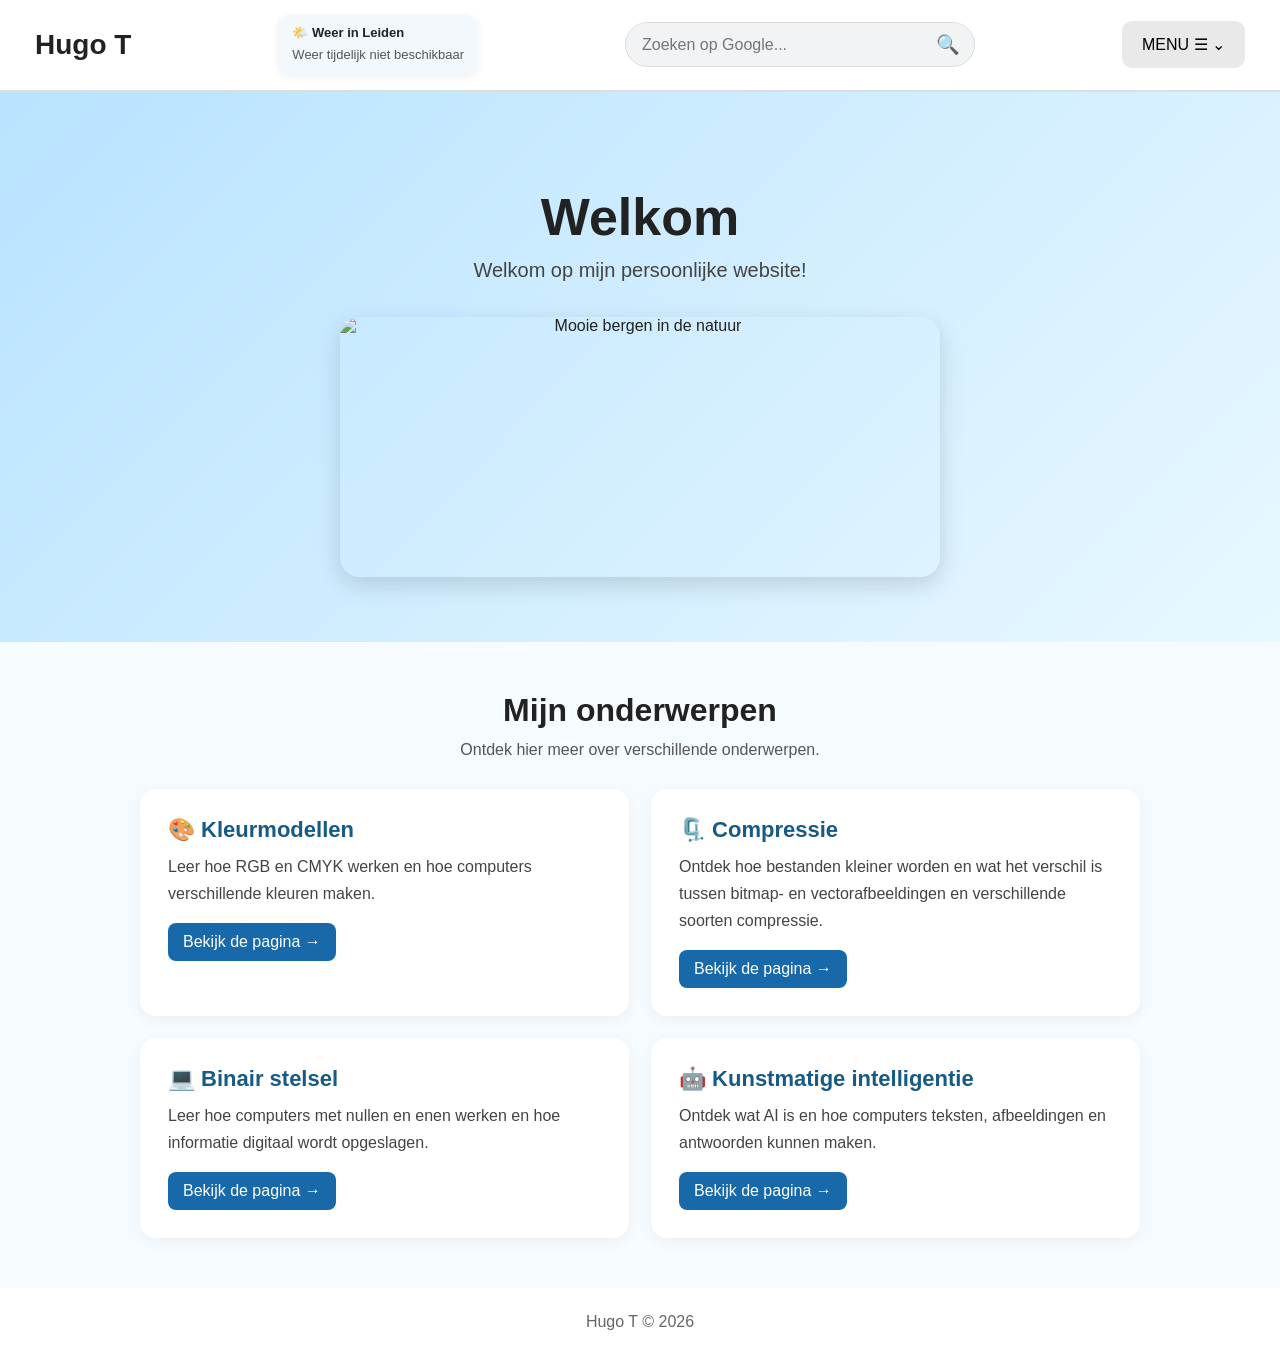
==== index.html @ 6ca246ed "commmitttt" ====
<!DOCTYPE html>
<html lang="nl">
<head>
    <meta charset="UTF-8">
    <meta name="viewport" content="width=device-width, initial-scale=1.0">
    <title>Hugo T</title>

    <style>
        * {
            box-sizing: border-box;
            margin: 0;
            padding: 0;
        }

        html {
            scroll-behavior: smooth;
        }

        body {
            font-family: Arial, sans-serif;
            background: #dff3ff;
            color: #222;
        }

        header {
            min-height: 90px;
            background: white;
            display: flex;
            align-items: center;
            justify-content: space-between;
            padding: 15px 35px;
            gap: 20px;
            border-bottom: 2px solid #ddd;
            position: relative;
            z-index: 10;
        }

        .logo {
            font-size: 28px;
            font-weight: bold;
            white-space: nowrap;
        }

        /* WEER */
        .weer {
            background: #f3f8fc;
            padding: 10px 14px;
            border-radius: 12px;
            min-width: 170px;
            font-size: 13px;
            box-shadow: 0 2px 8px #00000010;
        }

        .weer-titel {
            font-weight: bold;
            margin-bottom: 5px;
        }

        #weerInfo {
            color: #555;
            line-height: 1.5;
        }

        /* ZOEKEN */
        .zoek-container {
            display: flex;
            align-items: center;
            background: #f1f3f4;
            border: 1px solid #ddd;
            border-radius: 25px;
            padding-left: 16px;
            height: 45px;
            width: min(350px, 35vw);
        }

        .zoek-container:focus-within {
            background: white;
            box-shadow: 0 2px 10px #00000018;
        }

        .zoek-input {
            width: 100%;
            min-width: 0;
            border: none;
            outline: none;
            background: transparent;
            font-size: 16px;
        }

        .zoek-knop {
            border: none;
            background: transparent;
            padding: 10px 14px;
            cursor: pointer;
            font-size: 19px;
        }

        /* DROPDOWNMENU */
        .dropdown {
            position: relative;
        }

        .menu-knop {
            padding: 14px 20px;
            border: none;
            border-radius: 10px;
            background: #e9e9e9;
            font-size: 16px;
            cursor: pointer;
            white-space: nowrap;
        }

        .menu-knop:hover {
            background: #d8eaff;
        }

        .pijltje {
            display: inline-block;
            transition: transform 0.2s;
        }

        .dropdown.open .pijltje {
            transform: rotate(180deg);
        }

        .dropdown-inhoud {
            display: none;
            position: absolute;
            right: 0;
            top: calc(100% + 10px);
            width: 230px;
            background: white;
            border-radius: 12px;
            overflow: hidden;
            box-shadow: 0 8px 25px #00000020;
        }

        .dropdown.open .dropdown-inhoud {
            display: block;
        }

        .dropdown-inhoud a {
            display: block;
            padding: 15px;
            text-decoration: none;
            color: #222;
            border-bottom: 1px solid #eee;
        }

        .dropdown-inhoud a:hover {
            background: #eaf6ff;
        }

        /* WELKOM */
        .hero {
            min-height: 520px;
            padding: 65px 30px;
            background: linear-gradient(135deg, #b9e3ff, #e8f8ff);
            display: flex;
            flex-direction: column;
            align-items: center;
            text-align: center;
        }

        .hero h1 {
            font-size: 52px;
            margin: 30px 0 12px;
        }

        .hero p {
            font-size: 20px;
            color: #444;
        }

        .bergen {
            width: min(600px, 100%);
            height: 260px;
            margin-top: 35px;
            border-radius: 20px;
            object-fit: cover;
            box-shadow: 0 8px 25px #00000025;
        }

        /* ONDERWERPEN */
        .onderwerpen {
            padding: 50px 25px;
            background: #f5fbff;
        }

        .onderwerpen h2 {
            text-align: center;
            font-size: 32px;
            margin-bottom: 12px;
        }

        .intro {
            text-align: center;
            color: #555;
            margin-bottom: 30px;
        }

        .kaarten {
            max-width: 1000px;
            margin: auto;
            display: grid;
            grid-template-columns: repeat(2, minmax(0, 1fr));
            gap: 22px;
        }

        .kaart {
            background: white;
            padding: 28px;
            border-radius: 16px;
            box-shadow: 0 4px 15px #0000000c;
        }

        .kaart h3 {
            color: #175a83;
            font-size: 22px;
            margin-bottom: 10px;
        }

        .kaart p {
            color: #444;
            line-height: 1.7;
        }

        .lees-meer {
            display: inline-block;
            margin-top: 16px;
            background: #1769aa;
            color: white;
            padding: 10px 15px;
            border-radius: 8px;
            text-decoration: none;
        }

        .lees-meer:hover {
            background: #104d80;
        }

        footer {
            text-align: center;
            padding: 25px;
            background: white;
            color: #666;
        }

        /* MOBIELE TELEFOONS EN TABLETS */
        @media (max-width: 850px) {
            header {
                flex-wrap: wrap;
                padding: 18px;
            }

            .logo {
                flex: 1;
            }

            .weer {
                order: 3;
            }

            .zoek-container {
                order: 4;
                width: 100%;
                flex-basis: 100%;
            }

            .dropdown {
                order: 2;
            }

            .hero h1 {
                font-size: 40px;
            }

            .kaarten {
                grid-template-columns: 1fr;
            }
        }

        @media (max-width: 450px) {
            .logo {
                font-size: 23px;
            }

            .menu-knop {
                padding: 12px;
            }

            .hero {
                padding: 40px 18px;
            }

            .hero h1 {
                font-size: 35px;
            }

            .bergen {
                height: 210px;
            }
        }
    </style>
</head>

<body>

<header>
    <div class="logo">Hugo T</div>

    <div class="weer">
        <div class="weer-titel">🌤️ Weer in Leiden</div>
        <div id="weerInfo">Weer laden...</div>
    </div>

    <form class="zoek-container" onsubmit="zoekGoogle(event)">
        <input
            class="zoek-input"
            id="zoekInput"
            type="text"
            placeholder="Zoeken op Google..."
            aria-label="Zoeken op Google"
        >

        <button class="zoek-knop" type="submit" aria-label="Zoeken">
            🔍
        </button>
    </form>

    <div class="dropdown" id="dropdown">
        <button
            class="menu-knop"
            id="menuKnop"
            type="button"
            aria-expanded="false"
            aria-controls="dropdownInhoud"
            onclick="toggleMenu()"
        >
            MENU ☰ <span class="pijltje">⌄</span>
        </button>

        <nav class="dropdown-inhoud" id="dropdownInhoud">
            <a href="kleurmodellen.html">🎨 Kleurmodellen</a>
            <a href="compressie.html">🗜️ Compressie</a>
            <a href="binair.html">💻 Binair stelsel</a>
            <a href="AI.html">🤖 AI</a>
        </nav>
    </div>
</header>

<main>
    <section class="hero">
        <h1>Welkom</h1>
        <p>Welkom op mijn persoonlijke website!</p>

        <img
            class="bergen"
            src="https://images.unsplash.com/photo-1464822759023-fed622ff2c3b?auto=format&fit=crop&w=1200&q=80"
            alt="Mooie bergen in de natuur"
        >
    </section>

    <section class="onderwerpen">
        <h2>Mijn onderwerpen</h2>

        <p class="intro">
            Ontdek hier meer over verschillende onderwerpen.
        </p>

        <div class="kaarten">
            <article class="kaart">
                <h3>🎨 Kleurmodellen</h3>
                <p>
                    Leer hoe RGB en CMYK werken en hoe computers
                    verschillende kleuren maken.
                </p>
                <a class="lees-meer" href="kleurmodellen.html">
                    Bekijk de pagina →
                </a>
            </article>

            <article class="kaart">
                <h3>🗜️ Compressie</h3>
                <p>
                    Ontdek hoe bestanden kleiner worden en wat het
                    verschil is tussen bitmap- en vectorafbeeldingen
                    en verschillende soorten compressie.
                </p>
                <a class="lees-meer" href="compressie.html">
                    Bekijk de pagina →
                </a>
            </article>

            <article class="kaart">
                <h3>💻 Binair stelsel</h3>
                <p>
                    Leer hoe computers met nullen en enen werken
                    en hoe informatie digitaal wordt opgeslagen.
                </p>
                <a class="lees-meer" href="binair.html">
                    Bekijk de pagina →
                </a>
            </article>

            <article class="kaart">
                <h3>🤖 Kunstmatige intelligentie</h3>
                <p>
                    Ontdek wat AI is en hoe computers teksten,
                    afbeeldingen en antwoorden kunnen maken.
                </p>
                <a class="lees-meer" href="AI.html">
                    Bekijk de pagina →
                </a>
            </article>
        </div>
    </section>
</main>

<footer>
    Hugo T © 2026
</footer>

<script>
    function toggleMenu() {
        const dropdown = document.getElementById("dropdown");
        const knop = document.getElementById("menuKnop");

        const geopend = dropdown.classList.toggle("open");
        knop.setAttribute("aria-expanded", geopend);
    }

    function sluitMenu() {
        const dropdown = document.getElementById("dropdown");
        const knop = document.getElementById("menuKnop");

        dropdown.classList.remove("open");
        knop.setAttribute("aria-expanded", "false");
    }

    document.addEventListener("click", function(event) {
        const dropdown = document.getElementById("dropdown");

        if (!dropdown.contains(event.target)) {
            sluitMenu();
        }
    });

    document.addEventListener("keydown", function(event) {
        if (event.key === "Escape") {
            sluitMenu();
        }
    });

    function zoekGoogle(event) {
        event.preventDefault();

        const zoekopdracht =
            document.getElementById("zoekInput").value.trim();

        if (zoekopdracht) {
            window.open(
                "https://www.google.com/search?q=" +
                encodeURIComponent(zoekopdracht),
                "_blank",
                "noopener,noreferrer"
            );
        }
    }

    async function laadWeer() {
        const url =
            "https://api.open-meteo.com/v1/forecast" +
            "?latitude=52.1601&longitude=4.4970" +
            "&current=temperature_2m,weather_code,wind_speed_10m" +
            "&timezone=Europe%2FAmsterdam";

        try {
            const response = await fetch(url);

            if (!response.ok) {
                throw new Error("Weer niet beschikbaar");
            }

            const data = await response.json();
            const weer = data.current;
            const code = weer.weather_code;

            let omschrijving = "Wisselend weer";
            let emoji = "🌤️";

            if (code === 0) {
                omschrijving = "Onbewolkt";
                emoji = "☀️";
            } else if (code <= 3) {
                omschrijving = "Bewolkt";
                emoji = "🌤️";
            } else if (code <= 48) {
                omschrijving = "Mistig";
                emoji = "🌫️";
            } else if (code <= 67) {
                omschrijving = "Regen";
                emoji = "🌧️";
            } else if (code <= 77) {
                omschrijving = "Sneeuw";
                emoji = "❄️";
            } else if (code <= 82) {
                omschrijving = "Regenbuien";
                emoji = "🌦️";
            } else if (code <= 99) {
                omschrijving = "Onweer";
                emoji = "⛈️";
            }

            document.getElementById("weerInfo").textContent =
                `${emoji} ${Math.round(weer.temperature_2m)}°C · ` +
                `${omschrijving} · Wind ${Math.round(weer.wind_speed_10m)} km/u`;

        } catch (error) {
            document.getElementById("weerInfo").textContent =
                "Weer tijdelijk niet beschikbaar";
        }
    }

    laadWeer();
    setInterval(laadWeer, 600000);
</script>

</body>
</html>
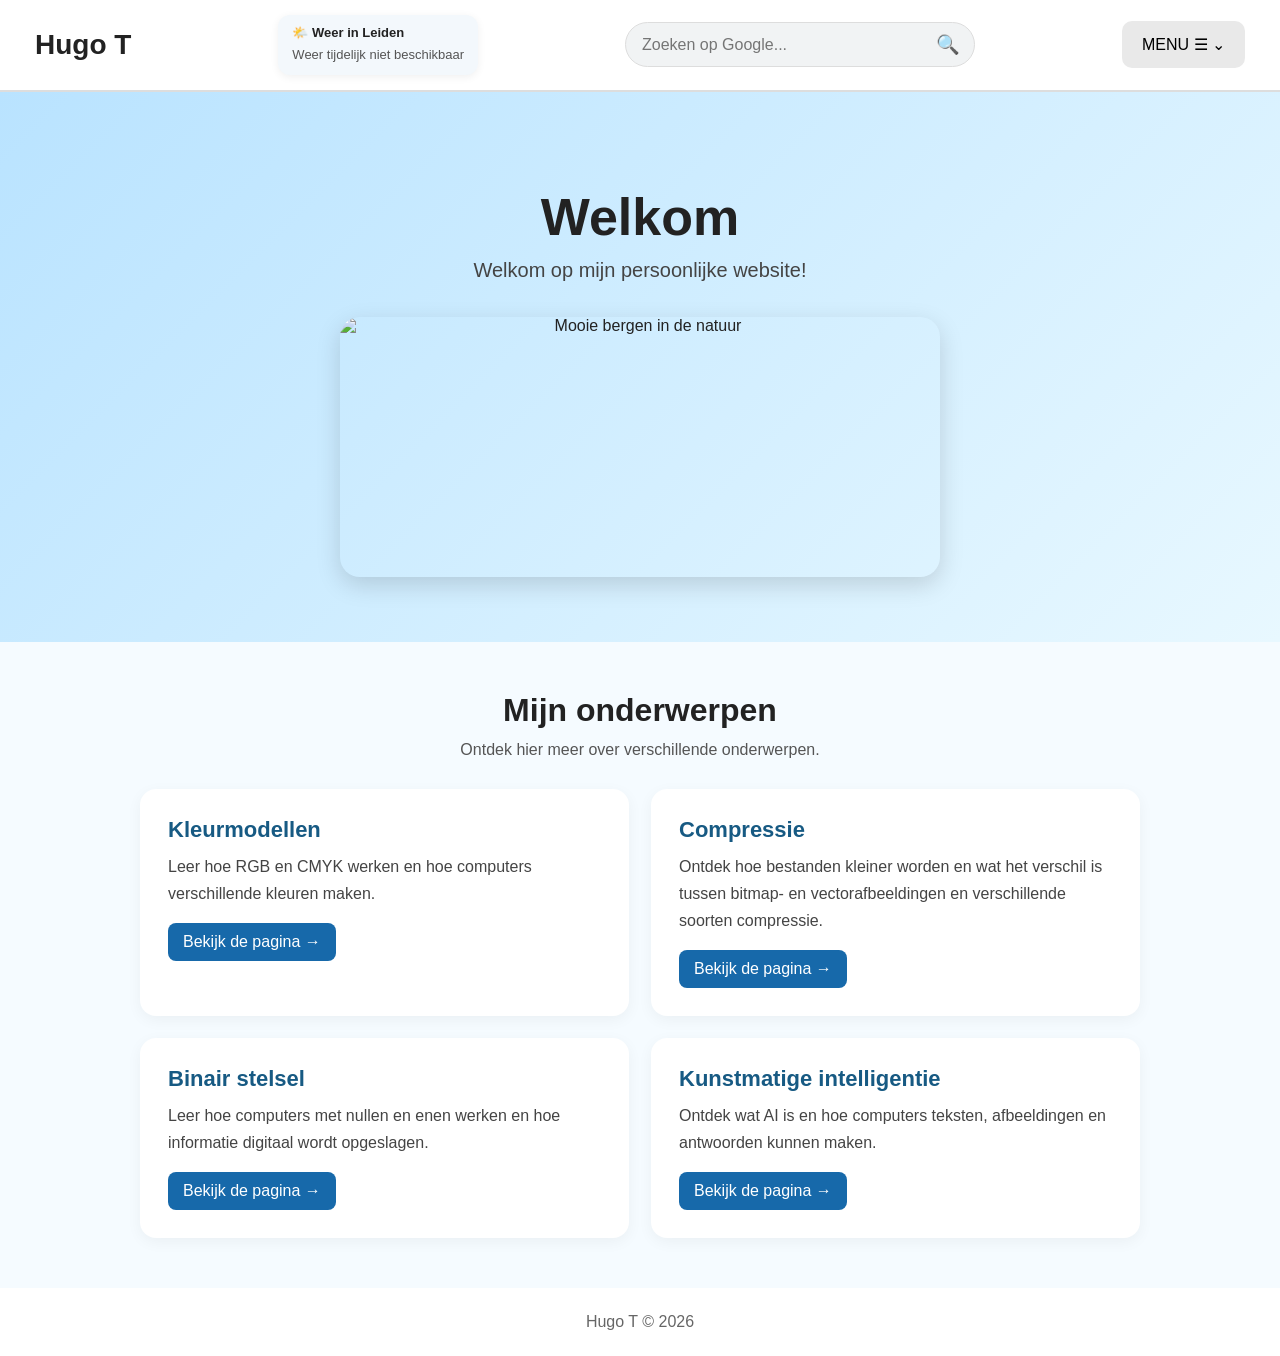
==== commit 7250c60c: "comiit" ====
--- a/index.html
+++ b/index.html
@@ -342,10 +342,10 @@
         </button>
 
         <nav class="dropdown-inhoud" id="dropdownInhoud">
-            <a href="kleurmodellen.html">🎨 Kleurmodellen</a>
-            <a href="compressie.html">🗜️ Compressie</a>
-            <a href="binair.html">💻 Binair stelsel</a>
-            <a href="AI.html">🤖 AI</a>
+            <a href="kleurmodellen.html">Kleurmodellen</a>
+            <a href="compressie.html">Compressie</a>
+            <a href="binair.html">Binair stelsel</a>
+            <a href="AI.html">AI</a>
         </nav>
     </div>
 </header>
@@ -371,7 +371,7 @@
 
         <div class="kaarten">
             <article class="kaart">
-                <h3>🎨 Kleurmodellen</h3>
+                <h3>Kleurmodellen</h3>
                 <p>
                     Leer hoe RGB en CMYK werken en hoe computers
                     verschillende kleuren maken.
@@ -382,7 +382,7 @@
             </article>
 
             <article class="kaart">
-                <h3>🗜️ Compressie</h3>
+                <h3>Compressie</h3>
                 <p>
                     Ontdek hoe bestanden kleiner worden en wat het
                     verschil is tussen bitmap- en vectorafbeeldingen
@@ -394,7 +394,7 @@
             </article>
 
             <article class="kaart">
-                <h3>💻 Binair stelsel</h3>
+                <h3>Binair stelsel</h3>
                 <p>
                     Leer hoe computers met nullen en enen werken
                     en hoe informatie digitaal wordt opgeslagen.
@@ -405,7 +405,7 @@
             </article>
 
             <article class="kaart">
-                <h3>🤖 Kunstmatige intelligentie</h3>
+                <h3>Kunstmatige intelligentie</h3>
                 <p>
                     Ontdek wat AI is en hoe computers teksten,
                     afbeeldingen en antwoorden kunnen maken.
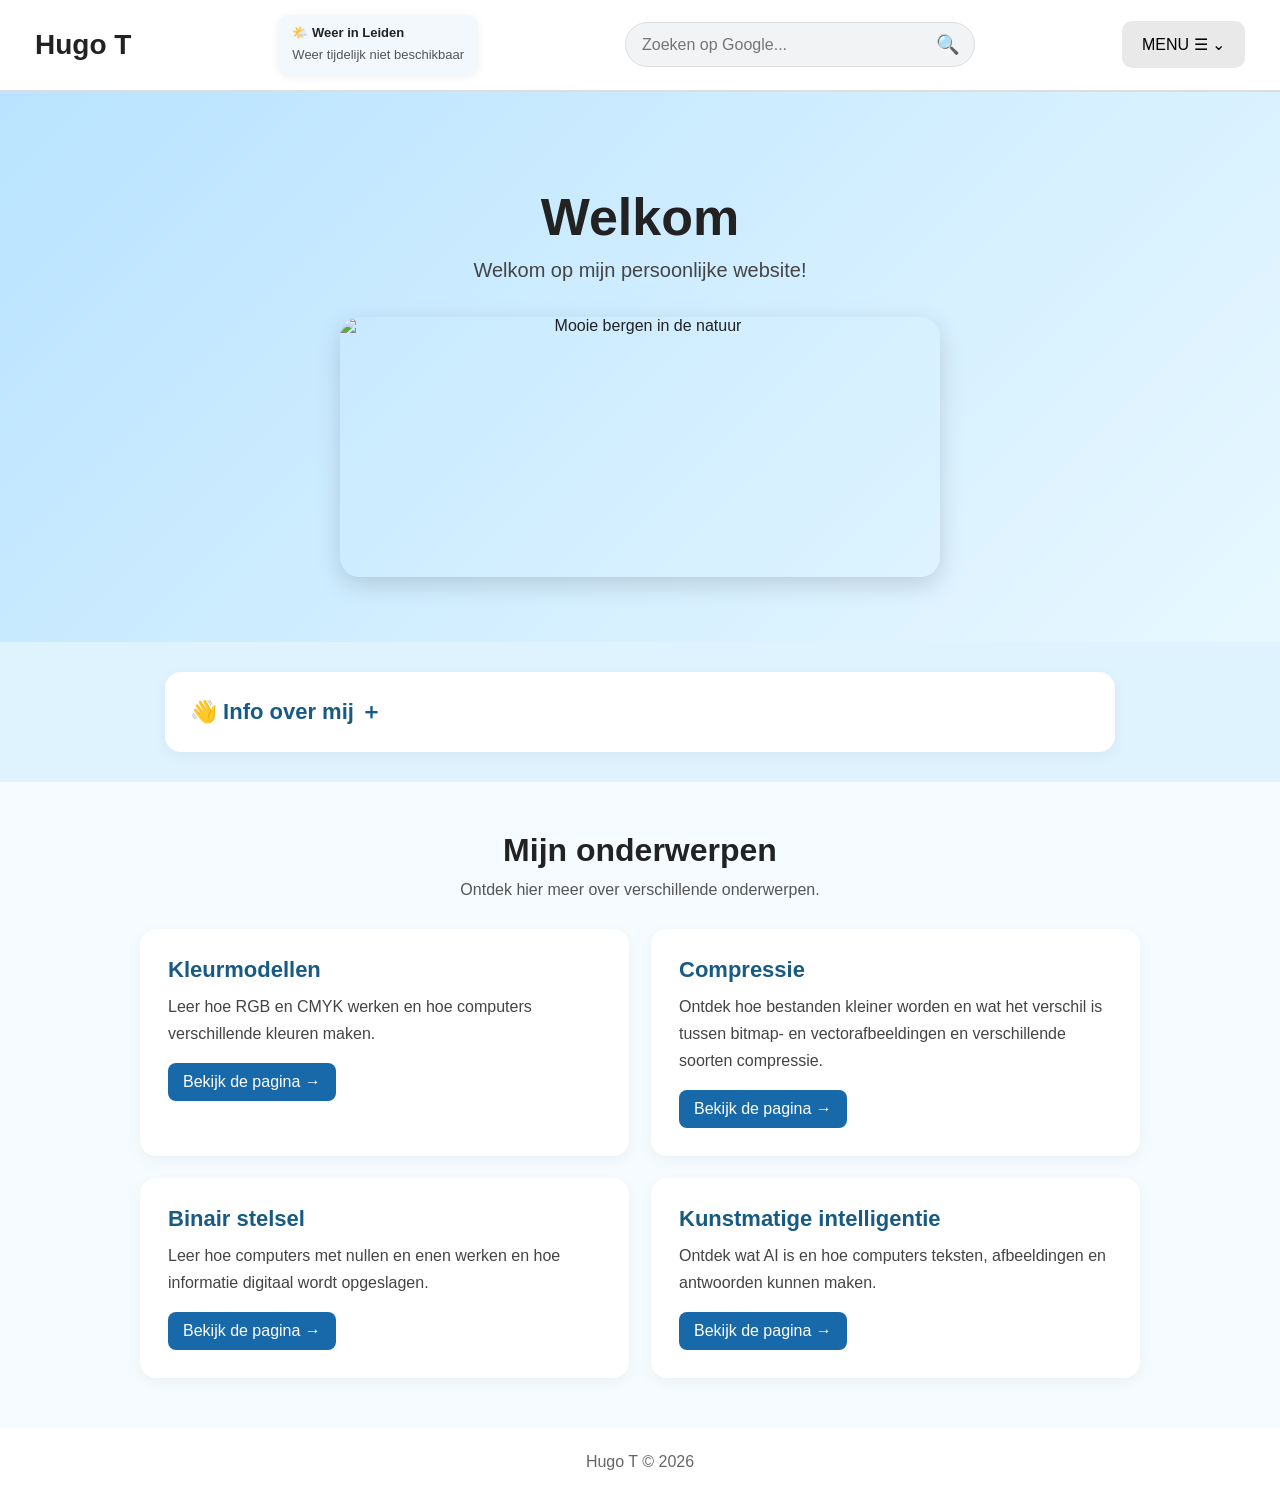
==== commit ad98ecac: "comitt" ====
--- a/index.html
+++ b/index.html
@@ -240,6 +240,46 @@
             background: #104d80;
         }
 
+        /* INFO OVER MIJ */
+        .info-mij {
+            max-width: 1000px;
+            margin: 30px auto;
+            padding: 0 25px;
+        }
+
+        .info-knop {
+            display: block;
+            width: 100%;
+            background: white;
+            color: #175a83;
+            border: none;
+            border-radius: 16px;
+            padding: 25px;
+            text-align: left;
+            font-size: 22px;
+            font-weight: bold;
+            cursor: pointer;
+            box-shadow: 0 4px 15px #0000000c;
+        }
+
+        .info-knop:hover {
+            background: #f5fbff;
+        }
+
+        .info-inhoud {
+            display: none;
+            background: white;
+            padding: 25px;
+            margin-top: 10px;
+            border-radius: 16px;
+            box-shadow: 0 4px 15px #0000000c;
+            line-height: 1.8;
+        }
+
+        .info-inhoud.open {
+            display: block;
+        }
+
         footer {
             text-align: center;
             padding: 25px;
@@ -360,6 +400,27 @@
             src="https://images.unsplash.com/photo-1464822759023-fed622ff2c3b?auto=format&fit=crop&w=1200&q=80"
             alt="Mooie bergen in de natuur"
         >
+    </section>
+
+    <!-- INFO OVER MIJ -->
+    <section class="info-mij">
+        <button
+            class="info-knop"
+            type="button"
+            onclick="toggleInfo()"
+            aria-expanded="false"
+            aria-controls="infoInhoud"
+            id="infoKnop"
+        >
+            👋 Info over mij <span id="infoPijltje">＋</span>
+        </button>
+
+        <div class="info-inhoud" id="infoInhoud">
+            <h2>Over mij</h2>
+            <p>Ik zit op tennis en vind het leuk om te sporten.</p>
+            <p>In mijn vrije tijd vind ik gamen soms leuk.</p>
+            <p>Ik spreek ook graag af met mijn vrienden.</p>
+        </div>
     </section>
 
     <section class="onderwerpen">
@@ -452,6 +513,17 @@
             sluitMenu();
         }
     });
+
+    function toggleInfo() {
+        const inhoud = document.getElementById("infoInhoud");
+        const knop = document.getElementById("infoKnop");
+        const pijltje = document.getElementById("infoPijltje");
+
+        const geopend = inhoud.classList.toggle("open");
+
+        knop.setAttribute("aria-expanded", geopend);
+        pijltje.textContent = geopend ? "－" : "＋";
+    }
 
     function zoekGoogle(event) {
         event.preventDefault();
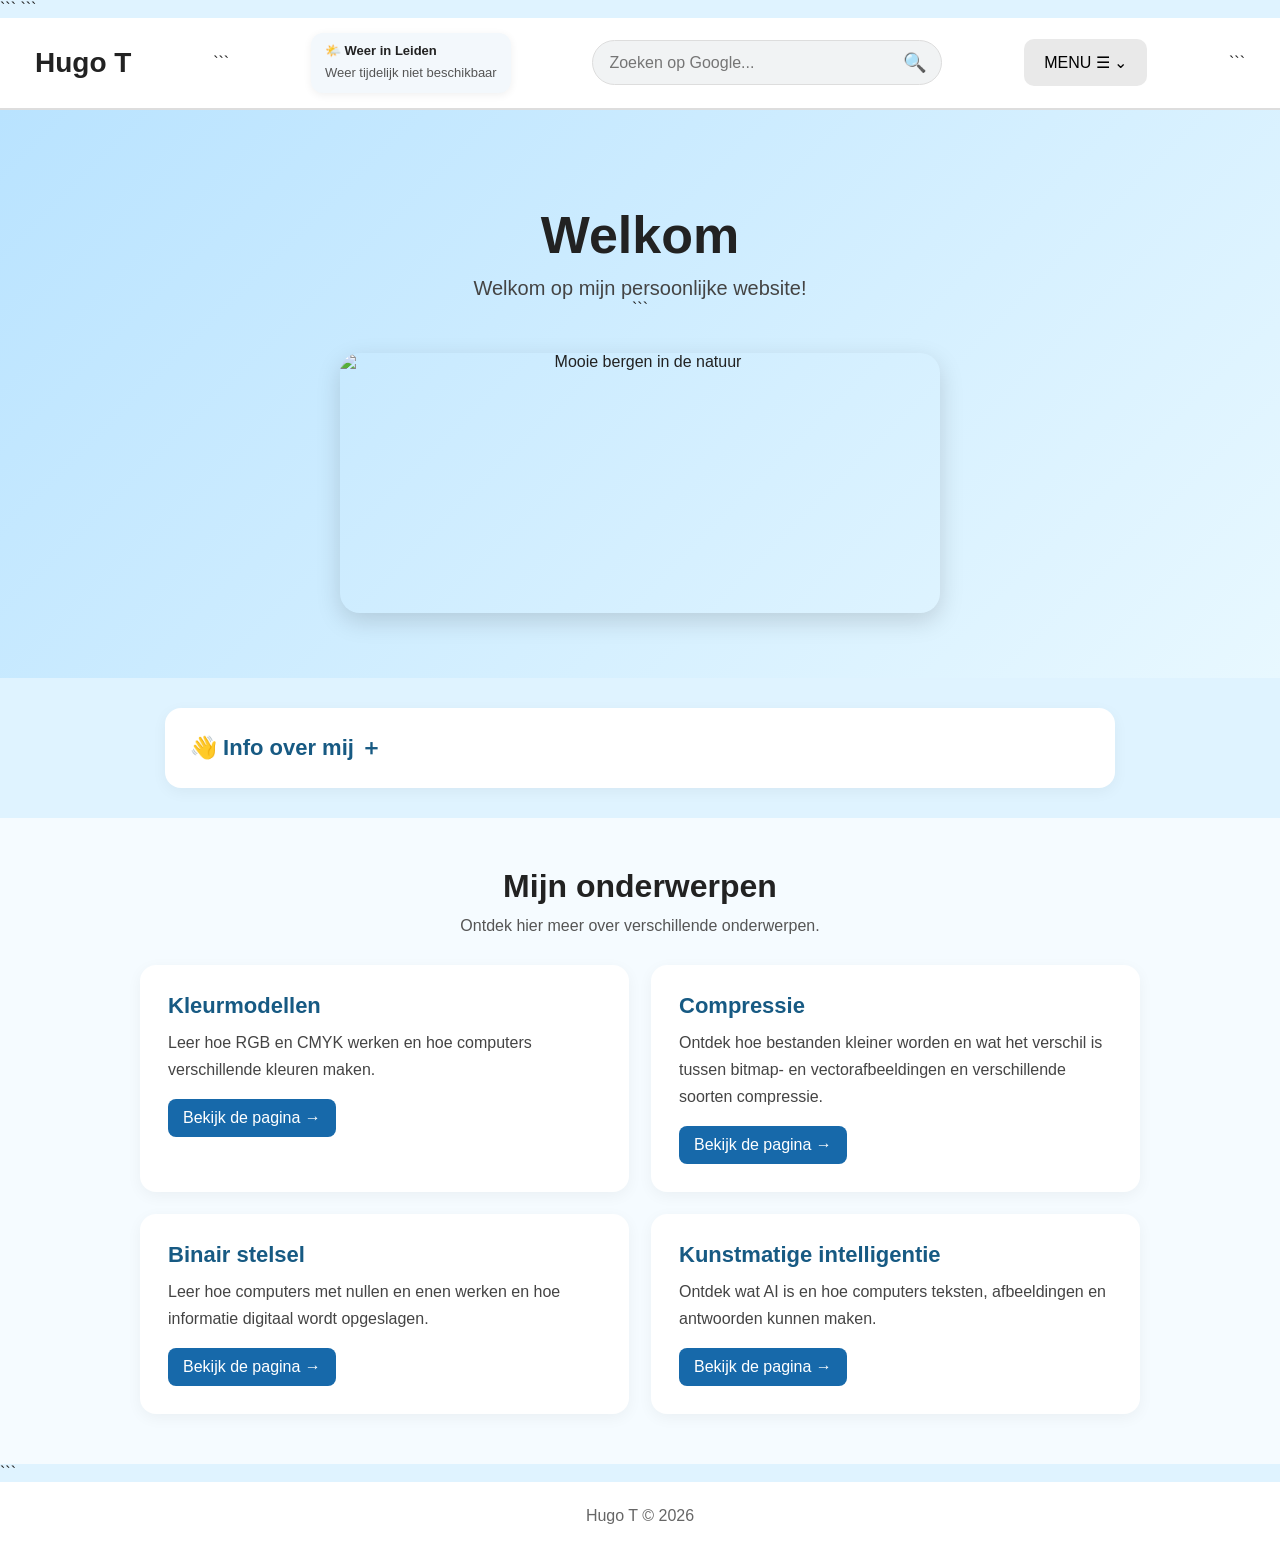
==== commit 707b9675: "commit" ====
--- a/index.html
+++ b/index.html
@@ -1,497 +1,565 @@
-
 <!DOCTYPE html>
+
 <html lang="nl">
 <head>
     <meta charset="UTF-8">
     <meta name="viewport" content="width=device-width, initial-scale=1.0">
     <title>Hugo T</title>
 
-    <style>
-        * {
-            box-sizing: border-box;
-            margin: 0;
-            padding: 0;
-        }
-
-        html {
-            scroll-behavior: smooth;
-        }
-
-        body {
-            font-family: Arial, sans-serif;
-            background: #dff3ff;
-            color: #222;
-        }
-
+```
+<style>
+    /* Zorgt ervoor dat de afmetingen van elementen kloppen */
+    * {
+        box-sizing: border-box;
+        margin: 0;
+        padding: 0;
+    }
+
+    /* Zorgt voor soepel scrollen op de pagina */
+    html {
+        scroll-behavior: smooth;
+    }
+
+    /* Algemene opmaak van de website */
+    body {
+        font-family: Arial, sans-serif;
+        background: #dff3ff;
+        color: #222;
+    }
+
+    /* De bovenste balk van de website */
+    header {
+        min-height: 90px;
+        background: white;
+        display: flex;
+        align-items: center;
+        justify-content: space-between;
+        padding: 15px 35px;
+        gap: 20px;
+        border-bottom: 2px solid #ddd;
+        position: relative;
+        z-index: 10;
+    }
+
+    /* De naam van de website */
+    .logo {
+        font-size: 28px;
+        font-weight: bold;
+        white-space: nowrap;
+    }
+
+    /* WEER: het blokje met het weer in Leiden */
+    .weer {
+        background: #f3f8fc;
+        padding: 10px 14px;
+        border-radius: 12px;
+        min-width: 170px;
+        font-size: 13px;
+        box-shadow: 0 2px 8px #00000010;
+    }
+
+    /* De titel van het weerblokje */
+    .weer-titel {
+        font-weight: bold;
+        margin-bottom: 5px;
+    }
+
+    /* De informatie over het actuele weer */
+    #weerInfo {
+        color: #555;
+        line-height: 1.5;
+    }
+
+    /* ZOEKEN: de zoekbalk bovenaan */
+    .zoek-container {
+        display: flex;
+        align-items: center;
+        background: #f1f3f4;
+        border: 1px solid #ddd;
+        border-radius: 25px;
+        padding-left: 16px;
+        height: 45px;
+        width: min(350px, 35vw);
+    }
+
+    /* Verandert de zoekbalk als je erin klikt */
+    .zoek-container:focus-within {
+        background: white;
+        box-shadow: 0 2px 10px #00000018;
+    }
+
+    /* Het invoerveld waarin je een zoekopdracht typt */
+    .zoek-input {
+        width: 100%;
+        min-width: 0;
+        border: none;
+        outline: none;
+        background: transparent;
+        font-size: 16px;
+    }
+
+    /* De zoekknop met het vergrootglas */
+    .zoek-knop {
+        border: none;
+        background: transparent;
+        padding: 10px 14px;
+        cursor: pointer;
+        font-size: 19px;
+    }
+
+    /* DROPDOWNMENU: de container van het menu */
+    .dropdown {
+        position: relative;
+    }
+
+    /* De knop waarmee je het menu opent */
+    .menu-knop {
+        padding: 14px 20px;
+        border: none;
+        border-radius: 10px;
+        background: #e9e9e9;
+        font-size: 16px;
+        cursor: pointer;
+        white-space: nowrap;
+    }
+
+    /* Verandert de kleur als je over de menuknop gaat */
+    .menu-knop:hover {
+        background: #d8eaff;
+    }
+
+    /* Het pijltje naast de menuknop */
+    .pijltje {
+        display: inline-block;
+        transition: transform 0.2s;
+    }
+
+    /* Draait het pijltje als het menu open is */
+    .dropdown.open .pijltje {
+        transform: rotate(180deg);
+    }
+
+    /* De inhoud van het dropdownmenu is standaard verborgen */
+    .dropdown-inhoud {
+        display: none;
+        position: absolute;
+        right: 0;
+        top: calc(100% + 10px);
+        width: 230px;
+        background: white;
+        border-radius: 12px;
+        overflow: hidden;
+        box-shadow: 0 8px 25px #00000020;
+    }
+
+    /* Laat het menu zien wanneer het geopend is */
+    .dropdown.open .dropdown-inhoud {
+        display: block;
+    }
+
+    /* De links in het dropdownmenu */
+    .dropdown-inhoud a {
+        display: block;
+        padding: 15px;
+        text-decoration: none;
+        color: #222;
+        border-bottom: 1px solid #eee;
+    }
+
+    /* Verandert de achtergrond van een menu-item bij aanwijzen */
+    .dropdown-inhoud a:hover {
+        background: #eaf6ff;
+    }
+
+    /* WELKOM: het grote welkomgedeelte */
+    .hero {
+        min-height: 520px;
+        padding: 65px 30px;
+        background: linear-gradient(135deg, #b9e3ff, #e8f8ff);
+        display: flex;
+        flex-direction: column;
+        align-items: center;
+        text-align: center;
+    }
+
+    /* De grote titel Welkom */
+    .hero h1 {
+        font-size: 52px;
+        margin: 30px 0 12px;
+    }
+
+    /* De tekst onder de welkomsttitel */
+    .hero p {
+        font-size: 20px;
+        color: #444;
+    }
+
+    /* De afbeelding van de bergen */
+    .bergen {
+        width: min(600px, 100%);
+        height: 260px;
+        margin-top: 35px;
+        border-radius: 20px;
+        object-fit: cover;
+        box-shadow: 0 8px 25px #00000025;
+    }
+
+    /* ONDERWERPEN: het gedeelte met de onderwerpen */
+    .onderwerpen {
+        padding: 50px 25px;
+        background: #f5fbff;
+    }
+
+    /* De titel boven de onderwerpen */
+    .onderwerpen h2 {
+        text-align: center;
+        font-size: 32px;
+        margin-bottom: 12px;
+    }
+
+    /* De korte introductietekst */
+    .intro {
+        text-align: center;
+        color: #555;
+        margin-bottom: 30px;
+    }
+
+    /* Zet de onderwerpkaarten in twee kolommen */
+    .kaarten {
+        max-width: 1000px;
+        margin: auto;
+        display: grid;
+        grid-template-columns: repeat(2, minmax(0, 1fr));
+        gap: 22px;
+    }
+
+    /* De opmaak van iedere onderwerpkaart */
+    .kaart {
+        background: white;
+        padding: 28px;
+        border-radius: 16px;
+        box-shadow: 0 4px 15px #0000000c;
+    }
+
+    /* De titel van iedere onderwerpkaart */
+    .kaart h3 {
+        color: #175a83;
+        font-size: 22px;
+        margin-bottom: 10px;
+    }
+
+    /* De tekst in iedere onderwerpkaart */
+    .kaart p {
+        color: #444;
+        line-height: 1.7;
+    }
+
+    /* De knop waarmee je naar een onderwerp gaat */
+    .lees-meer {
+        display: inline-block;
+        margin-top: 16px;
+        background: #1769aa;
+        color: white;
+        padding: 10px 15px;
+        border-radius: 8px;
+        text-decoration: none;
+    }
+
+    /* Verandert de kleur van de knop als je erover gaat */
+    .lees-meer:hover {
+        background: #104d80;
+    }
+
+    /* INFO OVER MIJ: de container van het informatieblok */
+    .info-mij {
+        max-width: 1000px;
+        margin: 30px auto;
+        padding: 0 25px;
+    }
+
+    /* De knop waarmee je de informatie over mij opent */
+    .info-knop {
+        display: block;
+        width: 100%;
+        background: white;
+        color: #175a83;
+        border: none;
+        border-radius: 16px;
+        padding: 25px;
+        text-align: left;
+        font-size: 22px;
+        font-weight: bold;
+        cursor: pointer;
+        box-shadow: 0 4px 15px #0000000c;
+    }
+
+    /* Verandert de achtergrond als je over de infoknop gaat */
+    .info-knop:hover {
+        background: #f5fbff;
+    }
+
+    /* De informatie is standaard verborgen */
+    .info-inhoud {
+        display: none;
+        background: white;
+        padding: 25px;
+        margin-top: 10px;
+        border-radius: 16px;
+        box-shadow: 0 4px 15px #0000000c;
+        line-height: 1.8;
+    }
+
+    /* Toont de informatie wanneer het blok geopend is */
+    .info-inhoud.open {
+        display: block;
+    }
+
+    /* De onderste balk van de website */
+    footer {
+        text-align: center;
+        padding: 25px;
+        background: white;
+        color: #666;
+    }
+
+    /* MOBIELE TELEFOONS EN TABLETS: past de website aan kleinere schermen aan */
+    @media (max-width: 850px) {
         header {
-            min-height: 90px;
-            background: white;
-            display: flex;
-            align-items: center;
-            justify-content: space-between;
-            padding: 15px 35px;
-            gap: 20px;
-            border-bottom: 2px solid #ddd;
-            position: relative;
-            z-index: 10;
+            flex-wrap: wrap;
+            padding: 18px;
         }
 
         .logo {
-            font-size: 28px;
-            font-weight: bold;
-            white-space: nowrap;
-        }
-
-        /* WEER */
+            flex: 1;
+        }
+
+        /* Zet het weerblokje op een andere plek */
         .weer {
-            background: #f3f8fc;
-            padding: 10px 14px;
-            border-radius: 12px;
-            min-width: 170px;
-            font-size: 13px;
-            box-shadow: 0 2px 8px #00000010;
-        }
-
-        .weer-titel {
-            font-weight: bold;
-            margin-bottom: 5px;
-        }
-
-        #weerInfo {
-            color: #555;
-            line-height: 1.5;
-        }
-
-        /* ZOEKEN */
+            order: 3;
+        }
+
+        /* Laat de zoekbalk de volledige breedte gebruiken */
         .zoek-container {
-            display: flex;
-            align-items: center;
-            background: #f1f3f4;
-            border: 1px solid #ddd;
-            border-radius: 25px;
-            padding-left: 16px;
-            height: 45px;
-            width: min(350px, 35vw);
-        }
-
-        .zoek-container:focus-within {
-            background: white;
-            box-shadow: 0 2px 10px #00000018;
-        }
-
-        .zoek-input {
+            order: 4;
             width: 100%;
-            min-width: 0;
-            border: none;
-            outline: none;
-            background: transparent;
-            font-size: 16px;
-        }
-
-        .zoek-knop {
-            border: none;
-            background: transparent;
-            padding: 10px 14px;
-            cursor: pointer;
-            font-size: 19px;
-        }
-
-        /* DROPDOWNMENU */
+            flex-basis: 100%;
+        }
+
         .dropdown {
-            position: relative;
+            order: 2;
+        }
+
+        /* Maakt de welkomsttitel kleiner */
+        .hero h1 {
+            font-size: 40px;
+        }
+
+        /* Zet de onderwerpkaarten onder elkaar */
+        .kaarten {
+            grid-template-columns: 1fr;
+        }
+    }
+
+    /* Extra aanpassingen voor kleine telefoons */
+    @media (max-width: 450px) {
+        .logo {
+            font-size: 23px;
         }
 
         .menu-knop {
-            padding: 14px 20px;
-            border: none;
-            border-radius: 10px;
-            background: #e9e9e9;
-            font-size: 16px;
-            cursor: pointer;
-            white-space: nowrap;
-        }
-
-        .menu-knop:hover {
-            background: #d8eaff;
-        }
-
-        .pijltje {
-            display: inline-block;
-            transition: transform 0.2s;
-        }
-
-        .dropdown.open .pijltje {
-            transform: rotate(180deg);
-        }
-
-        .dropdown-inhoud {
-            display: none;
-            position: absolute;
-            right: 0;
-            top: calc(100% + 10px);
-            width: 230px;
-            background: white;
-            border-radius: 12px;
-            overflow: hidden;
-            box-shadow: 0 8px 25px #00000020;
-        }
-
-        .dropdown.open .dropdown-inhoud {
-            display: block;
-        }
-
-        .dropdown-inhoud a {
-            display: block;
-            padding: 15px;
-            text-decoration: none;
-            color: #222;
-            border-bottom: 1px solid #eee;
-        }
-
-        .dropdown-inhoud a:hover {
-            background: #eaf6ff;
-        }
-
-        /* WELKOM */
+            padding: 12px;
+        }
+
         .hero {
-            min-height: 520px;
-            padding: 65px 30px;
-            background: linear-gradient(135deg, #b9e3ff, #e8f8ff);
-            display: flex;
-            flex-direction: column;
-            align-items: center;
-            text-align: center;
+            padding: 40px 18px;
         }
 
         .hero h1 {
-            font-size: 52px;
-            margin: 30px 0 12px;
-        }
-
-        .hero p {
-            font-size: 20px;
-            color: #444;
-        }
-
+            font-size: 35px;
+        }
+
+        /* Maakt de bergenafbeelding lager */
         .bergen {
-            width: min(600px, 100%);
-            height: 260px;
-            margin-top: 35px;
-            border-radius: 20px;
-            object-fit: cover;
-            box-shadow: 0 8px 25px #00000025;
-        }
-
-        /* ONDERWERPEN */
-        .onderwerpen {
-            padding: 50px 25px;
-            background: #f5fbff;
-        }
-
-        .onderwerpen h2 {
-            text-align: center;
-            font-size: 32px;
-            margin-bottom: 12px;
-        }
-
-        .intro {
-            text-align: center;
-            color: #555;
-            margin-bottom: 30px;
-        }
-
-        .kaarten {
-            max-width: 1000px;
-            margin: auto;
-            display: grid;
-            grid-template-columns: repeat(2, minmax(0, 1fr));
-            gap: 22px;
-        }
-
-        .kaart {
-            background: white;
-            padding: 28px;
-            border-radius: 16px;
-            box-shadow: 0 4px 15px #0000000c;
-        }
-
-        .kaart h3 {
-            color: #175a83;
-            font-size: 22px;
-            margin-bottom: 10px;
-        }
-
-        .kaart p {
-            color: #444;
-            line-height: 1.7;
-        }
-
-        .lees-meer {
-            display: inline-block;
-            margin-top: 16px;
-            background: #1769aa;
-            color: white;
-            padding: 10px 15px;
-            border-radius: 8px;
-            text-decoration: none;
-        }
-
-        .lees-meer:hover {
-            background: #104d80;
-        }
-
-        /* INFO OVER MIJ */
-        .info-mij {
-            max-width: 1000px;
-            margin: 30px auto;
-            padding: 0 25px;
-        }
-
-        .info-knop {
-            display: block;
-            width: 100%;
-            background: white;
-            color: #175a83;
-            border: none;
-            border-radius: 16px;
-            padding: 25px;
-            text-align: left;
-            font-size: 22px;
-            font-weight: bold;
-            cursor: pointer;
-            box-shadow: 0 4px 15px #0000000c;
-        }
-
-        .info-knop:hover {
-            background: #f5fbff;
-        }
-
-        .info-inhoud {
-            display: none;
-            background: white;
-            padding: 25px;
-            margin-top: 10px;
-            border-radius: 16px;
-            box-shadow: 0 4px 15px #0000000c;
-            line-height: 1.8;
-        }
-
-        .info-inhoud.open {
-            display: block;
-        }
-
-        footer {
-            text-align: center;
-            padding: 25px;
-            background: white;
-            color: #666;
-        }
-
-        /* MOBIELE TELEFOONS EN TABLETS */
-        @media (max-width: 850px) {
-            header {
-                flex-wrap: wrap;
-                padding: 18px;
-            }
-
-            .logo {
-                flex: 1;
-            }
-
-            .weer {
-                order: 3;
-            }
-
-            .zoek-container {
-                order: 4;
-                width: 100%;
-                flex-basis: 100%;
-            }
-
-            .dropdown {
-                order: 2;
-            }
-
-            .hero h1 {
-                font-size: 40px;
-            }
-
-            .kaarten {
-                grid-template-columns: 1fr;
-            }
-        }
-
-        @media (max-width: 450px) {
-            .logo {
-                font-size: 23px;
-            }
-
-            .menu-knop {
-                padding: 12px;
-            }
-
-            .hero {
-                padding: 40px 18px;
-            }
-
-            .hero h1 {
-                font-size: 35px;
-            }
-
-            .bergen {
-                height: 210px;
-            }
-        }
-    </style>
+            height: 210px;
+        }
+    }
+</style>
+```
+
 </head>
 
 <body>
+
+<!-- HEADER: bovenste balk met naam, weer, zoekbalk en menu -->
 
 <header>
     <div class="logo">Hugo T</div>
 
-    <div class="weer">
-        <div class="weer-titel">🌤️ Weer in Leiden</div>
-        <div id="weerInfo">Weer laden...</div>
-    </div>
-
-    <form class="zoek-container" onsubmit="zoekGoogle(event)">
-        <input
-            class="zoek-input"
-            id="zoekInput"
-            type="text"
-            placeholder="Zoeken op Google..."
-            aria-label="Zoeken op Google"
-        >
-
-        <button class="zoek-knop" type="submit" aria-label="Zoeken">
-            🔍
-        </button>
-    </form>
-
-    <div class="dropdown" id="dropdown">
-        <button
-            class="menu-knop"
-            id="menuKnop"
-            type="button"
-            aria-expanded="false"
-            aria-controls="dropdownInhoud"
-            onclick="toggleMenu()"
-        >
-            MENU ☰ <span class="pijltje">⌄</span>
-        </button>
-
-        <nav class="dropdown-inhoud" id="dropdownInhoud">
-            <a href="kleurmodellen.html">Kleurmodellen</a>
-            <a href="compressie.html">Compressie</a>
-            <a href="binair.html">Binair stelsel</a>
-            <a href="AI.html">AI</a>
-        </nav>
-    </div>
+```
+<!-- Toont het actuele weer in Leiden -->
+<div class="weer">
+    <div class="weer-titel">🌤️ Weer in Leiden</div>
+    <div id="weerInfo">Weer laden...</div>
+</div>
+
+<!-- Zoekformulier dat Google opent met de zoekopdracht -->
+<form class="zoek-container" onsubmit="zoekGoogle(event)">
+    <input
+        class="zoek-input"
+        id="zoekInput"
+        type="text"
+        placeholder="Zoeken op Google..."
+        aria-label="Zoeken op Google"
+    >
+
+    <button class="zoek-knop" type="submit" aria-label="Zoeken">
+        🔍
+    </button>
+</form>
+
+<!-- Dropdownmenu met links naar de verschillende pagina's -->
+<div class="dropdown" id="dropdown">
+    <button
+        class="menu-knop"
+        id="menuKnop"
+        type="button"
+        aria-expanded="false"
+        aria-controls="dropdownInhoud"
+        onclick="toggleMenu()"
+    >
+        MENU ☰ <span class="pijltje">⌄</span>
+    </button>
+
+    <nav class="dropdown-inhoud" id="dropdownInhoud">
+        <a href="kleurmodellen.html">Kleurmodellen</a>
+        <a href="compressie.html">Compressie</a>
+        <a href="binair.html">Binair stelsel</a>
+        <a href="AI.html">AI</a>
+    </nav>
+</div>
+```
+
 </header>
 
+<!-- MAIN: het belangrijkste gedeelte van de website -->
+
 <main>
+    <!-- Welkomstgedeelte met titel, tekst en afbeelding -->
     <section class="hero">
         <h1>Welkom</h1>
         <p>Welkom op mijn persoonlijke website!</p>
 
-        <img
-            class="bergen"
-            src="https://images.unsplash.com/photo-1464822759023-fed622ff2c3b?auto=format&fit=crop&w=1200&q=80"
-            alt="Mooie bergen in de natuur"
-        >
-    </section>
-
-    <!-- INFO OVER MIJ -->
-    <section class="info-mij">
-        <button
-            class="info-knop"
-            type="button"
-            onclick="toggleInfo()"
-            aria-expanded="false"
-            aria-controls="infoInhoud"
-            id="infoKnop"
-        >
-            👋 Info over mij <span id="infoPijltje">＋</span>
-        </button>
-
-        <div class="info-inhoud" id="infoInhoud">
-            <h2>Over mij</h2>
-            <p>Ik zit op tennis en vind het leuk om te sporten.</p>
-            <p>In mijn vrije tijd vind ik gamen soms leuk.</p>
-            <p>Ik spreek ook graag af met mijn vrienden.</p>
-        </div>
-    </section>
-
-    <section class="onderwerpen">
-        <h2>Mijn onderwerpen</h2>
-
-        <p class="intro">
-            Ontdek hier meer over verschillende onderwerpen.
-        </p>
-
-        <div class="kaarten">
-            <article class="kaart">
-                <h3>Kleurmodellen</h3>
-                <p>
-                    Leer hoe RGB en CMYK werken en hoe computers
-                    verschillende kleuren maken.
-                </p>
-                <a class="lees-meer" href="kleurmodellen.html">
-                    Bekijk de pagina →
-                </a>
-            </article>
-
-            <article class="kaart">
-                <h3>Compressie</h3>
-                <p>
-                    Ontdek hoe bestanden kleiner worden en wat het
-                    verschil is tussen bitmap- en vectorafbeeldingen
-                    en verschillende soorten compressie.
-                </p>
-                <a class="lees-meer" href="compressie.html">
-                    Bekijk de pagina →
-                </a>
-            </article>
-
-            <article class="kaart">
-                <h3>Binair stelsel</h3>
-                <p>
-                    Leer hoe computers met nullen en enen werken
-                    en hoe informatie digitaal wordt opgeslagen.
-                </p>
-                <a class="lees-meer" href="binair.html">
-                    Bekijk de pagina →
-                </a>
-            </article>
-
-            <article class="kaart">
-                <h3>Kunstmatige intelligentie</h3>
-                <p>
-                    Ontdek wat AI is en hoe computers teksten,
-                    afbeeldingen en antwoorden kunnen maken.
-                </p>
-                <a class="lees-meer" href="AI.html">
-                    Bekijk de pagina →
-                </a>
-            </article>
-        </div>
-    </section>
+```
+    <img
+        class="bergen"
+        src="https://images.unsplash.com/photo-1464822759023-fed622ff2c3b?auto=format&fit=crop&w=1200&q=80"
+        alt="Mooie bergen in de natuur"
+    >
+</section>
+
+<!-- INFO OVER MIJ: een uitklapbaar blok met persoonlijke informatie -->
+<section class="info-mij">
+    <button
+        class="info-knop"
+        type="button"
+        onclick="toggleInfo()"
+        aria-expanded="false"
+        aria-controls="infoInhoud"
+        id="infoKnop"
+    >
+        👋 Info over mij <span id="infoPijltje">＋</span>
+    </button>
+
+    <!-- Deze inhoud verschijnt wanneer je op de knop klikt -->
+    <div class="info-inhoud" id="infoInhoud">
+        <h2>Over mij</h2>
+        <p>Ik zit op tennis en vind het leuk om te sporten.</p>
+        <p>In mijn vrije tijd vind ik gamen soms leuk.</p>
+        <p>Ik spreek ook graag af met mijn vrienden.</p>
+    </div>
+</section>
+
+<!-- ONDERWERPEN: kaarten met links naar andere pagina's -->
+<section class="onderwerpen">
+    <h2>Mijn onderwerpen</h2>
+
+    <p class="intro">
+        Ontdek hier meer over verschillende onderwerpen.
+    </p>
+
+    <div class="kaarten">
+        <!-- Kaart voor kleurmodellen -->
+        <article class="kaart">
+            <h3>Kleurmodellen</h3>
+            <p>
+                Leer hoe RGB en CMYK werken en hoe computers
+                verschillende kleuren maken.
+            </p>
+            <a class="lees-meer" href="kleurmodellen.html">
+                Bekijk de pagina →
+            </a>
+        </article>
+
+        <!-- Kaart voor compressie -->
+        <article class="kaart">
+            <h3>Compressie</h3>
+            <p>
+                Ontdek hoe bestanden kleiner worden en wat het
+                verschil is tussen bitmap- en vectorafbeeldingen
+                en verschillende soorten compressie.
+            </p>
+            <a class="lees-meer" href="compressie.html">
+                Bekijk de pagina →
+            </a>
+        </article>
+
+        <!-- Kaart voor het binaire stelsel -->
+        <article class="kaart">
+            <h3>Binair stelsel</h3>
+            <p>
+                Leer hoe computers met nullen en enen werken
+                en hoe informatie digitaal wordt opgeslagen.
+            </p>
+            <a class="lees-meer" href="binair.html">
+                Bekijk de pagina →
+            </a>
+        </article>
+
+        <!-- Kaart voor kunstmatige intelligentie -->
+        <article class="kaart">
+            <h3>Kunstmatige intelligentie</h3>
+            <p>
+                Ontdek wat AI is en hoe computers teksten,
+                afbeeldingen en antwoorden kunnen maken.
+            </p>
+            <a class="lees-meer" href="AI.html">
+                Bekijk de pagina →
+            </a>
+        </article>
+    </div>
+</section>
+```
+
 </main>
+
+<!-- FOOTER: de onderste balk met de copyrighttekst -->
 
 <footer>
     Hugo T © 2026
 </footer>
 
 <script>
+    // Opent of sluit het dropdownmenu
     function toggleMenu() {
         const dropdown = document.getElementById("dropdown");
         const knop = document.getElementById("menuKnop");
 
+        // Verandert de open-status van het menu
         const geopend = dropdown.classList.toggle("open");
         knop.setAttribute("aria-expanded", geopend);
     }
 
+    // Sluit het dropdownmenu
     function sluitMenu() {
         const dropdown = document.getElementById("dropdown");
         const knop = document.getElementById("menuKnop");
@@ -500,6 +568,7 @@
         knop.setAttribute("aria-expanded", "false");
     }
 
+    // Sluit het menu als je buiten het menu klikt
     document.addEventListener("click", function(event) {
         const dropdown = document.getElementById("dropdown");
 
@@ -508,29 +577,37 @@
         }
     });
 
+    // Sluit het menu als je op Escape drukt
     document.addEventListener("keydown", function(event) {
         if (event.key === "Escape") {
             sluitMenu();
         }
     });
 
+    // Opent of sluit de informatie over mij
     function toggleInfo() {
         const inhoud = document.getElementById("infoInhoud");
         const knop = document.getElementById("infoKnop");
         const pijltje = document.getElementById("infoPijltje");
 
+        // Controleert of de informatie geopend of gesloten is
         const geopend = inhoud.classList.toggle("open");
 
+        // Past de toegankelijkheidsstatus en het pijltje aan
         knop.setAttribute("aria-expanded", geopend);
         pijltje.textContent = geopend ? "－" : "＋";
     }
 
+    // Zoekt de ingevulde tekst op Google
     function zoekGoogle(event) {
+        // Voorkomt dat het formulier de pagina opnieuw laadt
         event.preventDefault();
 
+        // Haalt de zoekopdracht op en verwijdert spaties aan het begin en einde
         const zoekopdracht =
             document.getElementById("zoekInput").value.trim();
 
+        // Opent Google alleen als er tekst is ingevuld
         if (zoekopdracht) {
             window.open(
                 "https://www.google.com/search?q=" +
@@ -541,7 +618,9 @@
         }
     }
 
+    // Haalt het actuele weer op via de Open-Meteo API
     async function laadWeer() {
+        // De locatiegegevens en gewenste weersinformatie
         const url =
             "https://api.open-meteo.com/v1/forecast" +
             "?latitude=52.1601&longitude=4.4970" +
@@ -549,19 +628,24 @@
             "&timezone=Europe%2FAmsterdam";
 
         try {
+            // Vraagt de weergegevens op
             const response = await fetch(url);
 
+            // Geeft een fout als de gegevens niet beschikbaar zijn
             if (!response.ok) {
                 throw new Error("Weer niet beschikbaar");
             }
 
+            // Zet de ontvangen gegevens om naar JSON
             const data = await response.json();
             const weer = data.current;
             const code = weer.weather_code;
 
+            // Standaardwaarden voor de weersomschrijving en het icoon
             let omschrijving = "Wisselend weer";
             let emoji = "🌤️";
 
+            // Kiest de juiste omschrijving en emoji op basis van de weercode
             if (code === 0) {
                 omschrijving = "Onbewolkt";
                 emoji = "☀️";
@@ -585,19 +669,24 @@
                 emoji = "⛈️";
             }
 
+            // Toont de temperatuur, weersomschrijving en windsnelheid
             document.getElementById("weerInfo").textContent =
                 `${emoji} ${Math.round(weer.temperature_2m)}°C · ` +
                 `${omschrijving} · Wind ${Math.round(weer.wind_speed_10m)} km/u`;
 
         } catch (error) {
+            // Toont een melding als het ophalen van het weer mislukt
             document.getElementById("weerInfo").textContent =
                 "Weer tijdelijk niet beschikbaar";
         }
     }
 
+    // Laadt het weer zodra de pagina wordt geopend
     laadWeer();
+
+    // Vernieuwt de weergegevens iedere 10 minuten
     setInterval(laadWeer, 600000);
 </script>
 
 </body>
-</html>+</html>
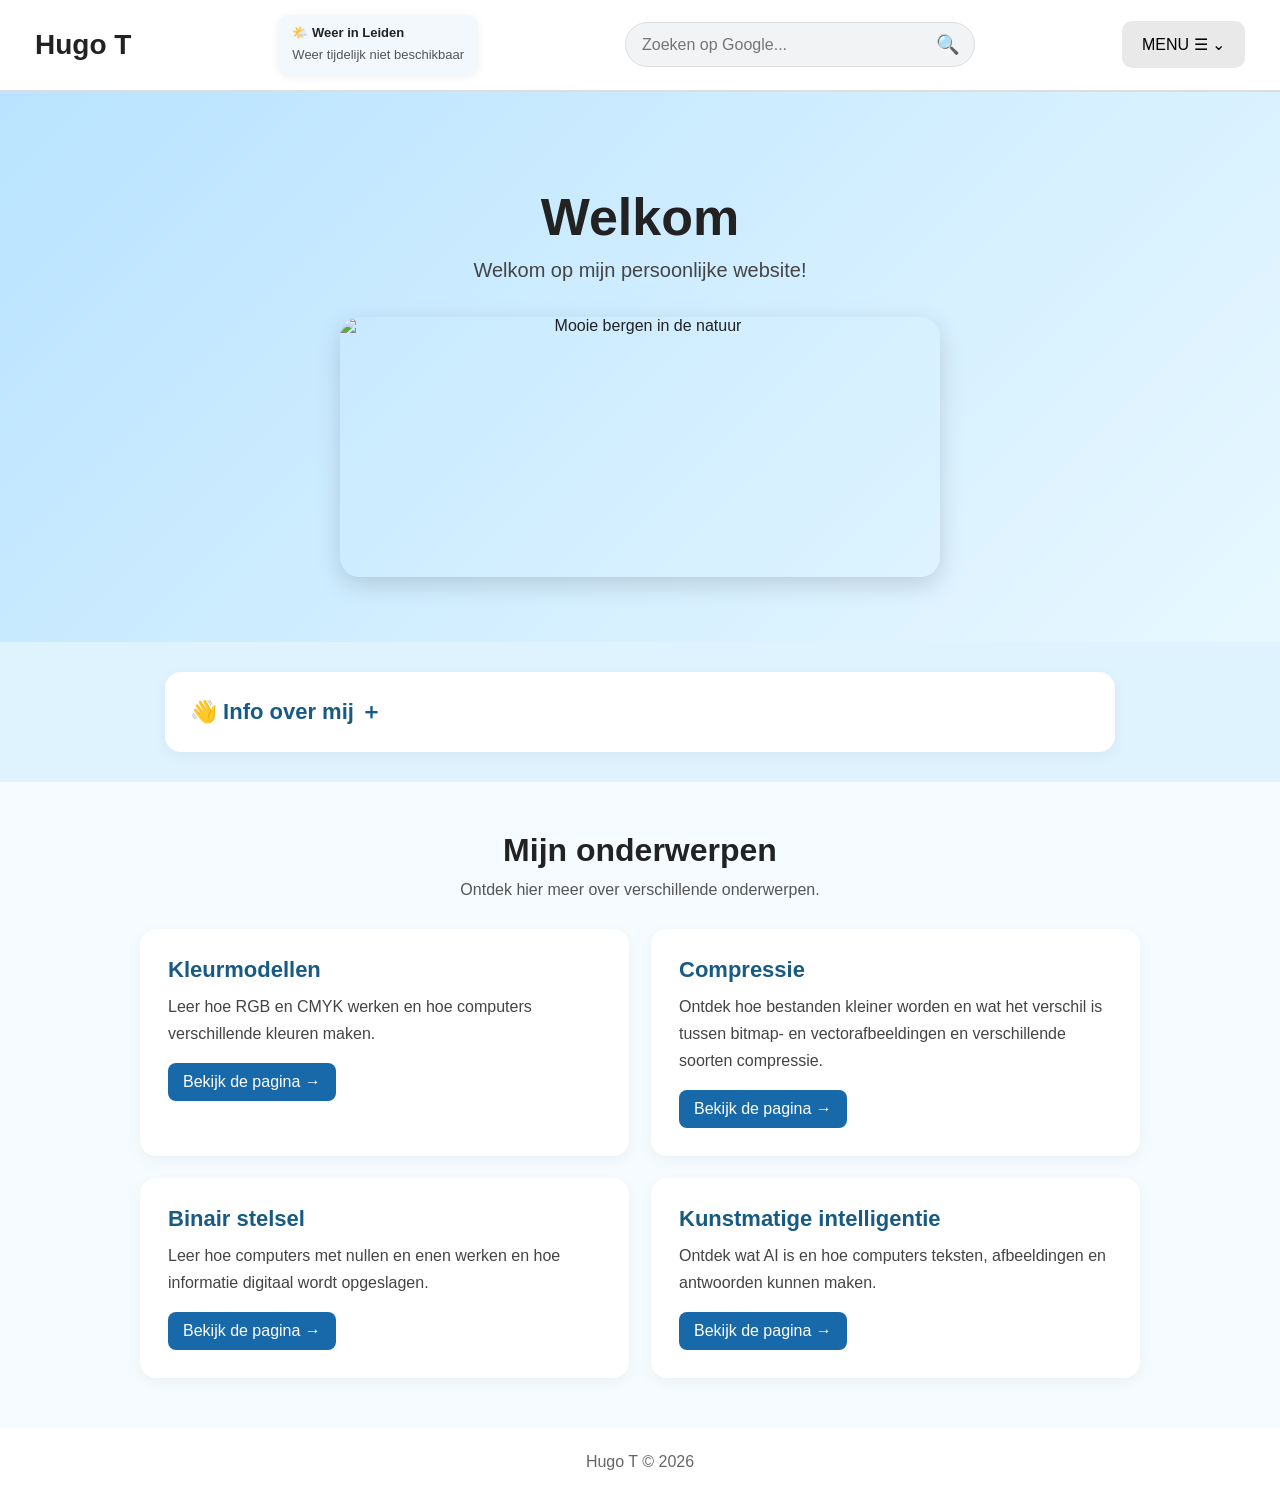
==== commit 9621e6fc: "commit" ====
--- a/index.html
+++ b/index.html
@@ -6,7 +6,6 @@
     <meta name="viewport" content="width=device-width, initial-scale=1.0">
     <title>Hugo T</title>
 
-```
 <style>
     /* Zorgt ervoor dat de afmetingen van elementen kloppen */
     * {
@@ -384,7 +383,6 @@
         }
     }
 </style>
-```
 
 </head>
 
@@ -395,7 +393,6 @@
 <header>
     <div class="logo">Hugo T</div>
 
-```
 <!-- Toont het actuele weer in Leiden -->
 <div class="weer">
     <div class="weer-titel">🌤️ Weer in Leiden</div>
@@ -437,7 +434,6 @@
         <a href="AI.html">AI</a>
     </nav>
 </div>
-```
 
 </header>
 
@@ -449,7 +445,6 @@
         <h1>Welkom</h1>
         <p>Welkom op mijn persoonlijke website!</p>
 
-```
     <img
         class="bergen"
         src="https://images.unsplash.com/photo-1464822759023-fed622ff2c3b?auto=format&fit=crop&w=1200&q=80"
@@ -538,7 +533,6 @@
         </article>
     </div>
 </section>
-```
 
 </main>
 
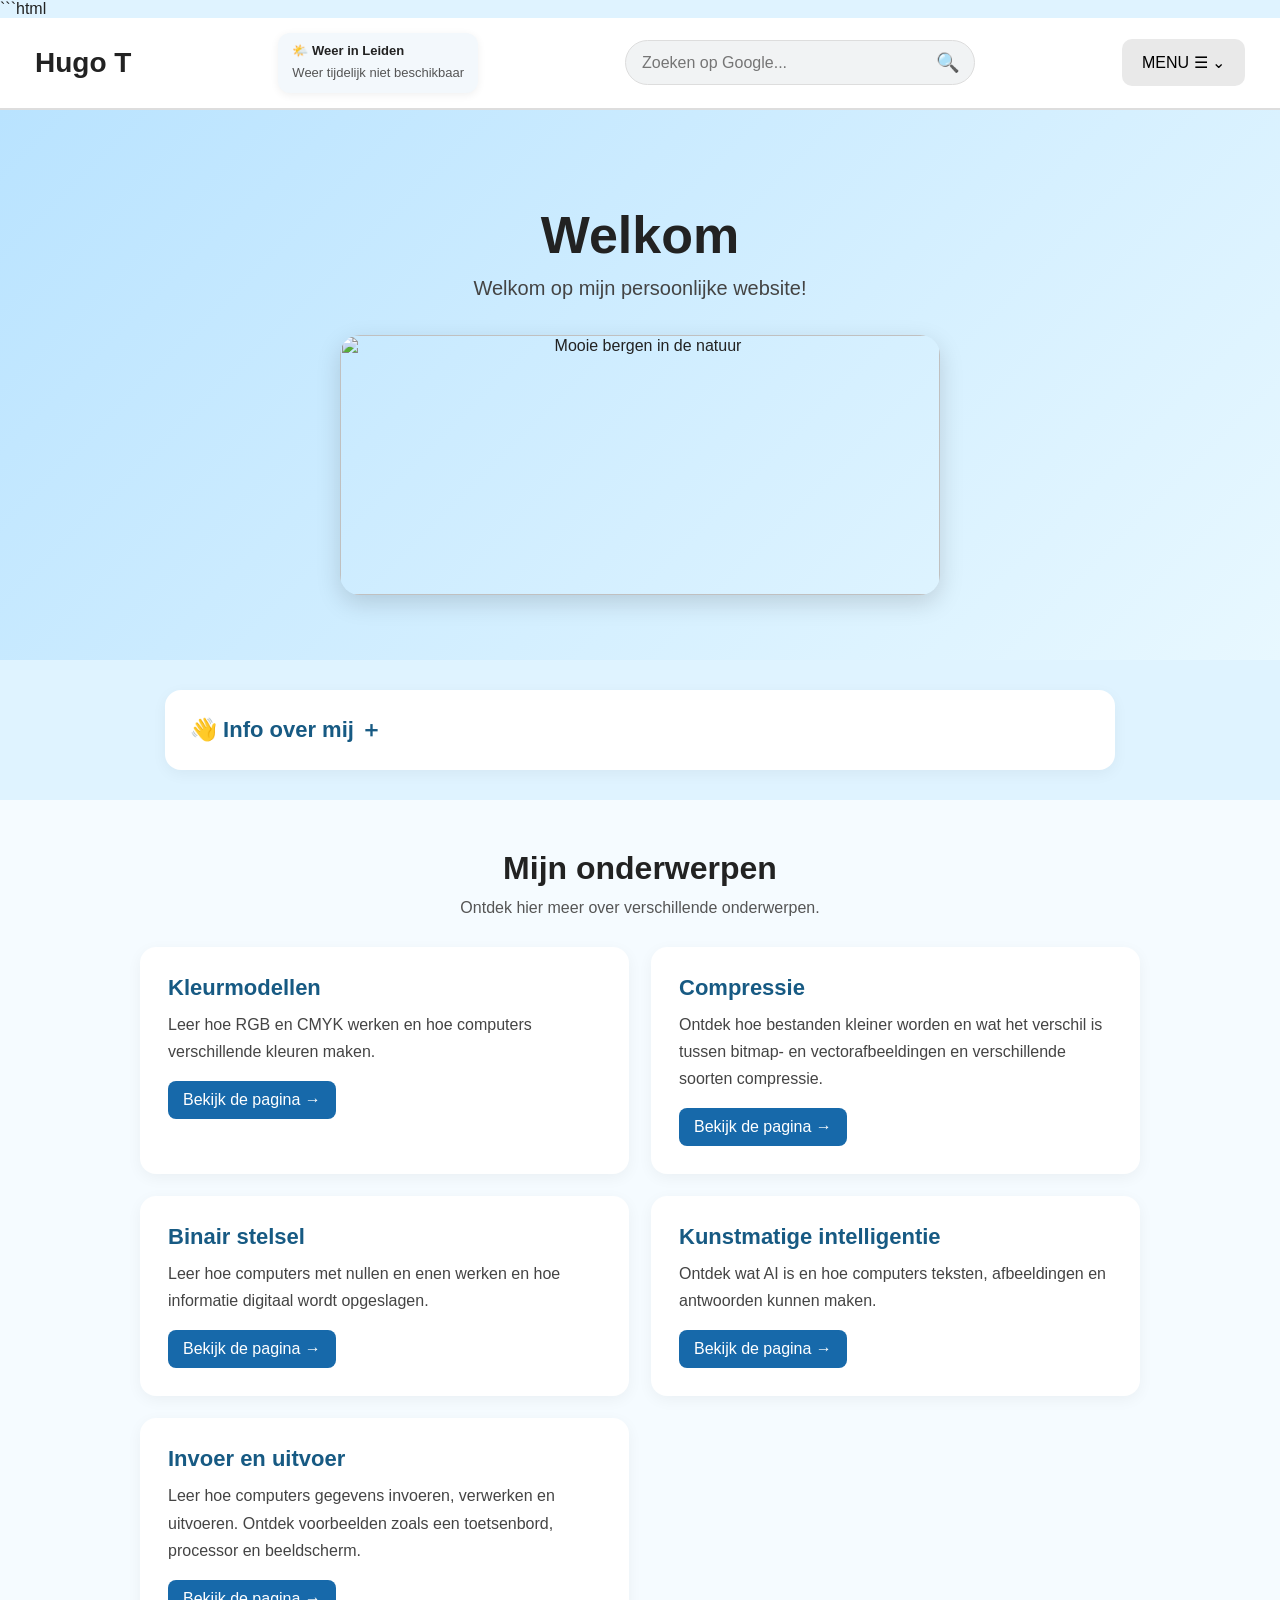
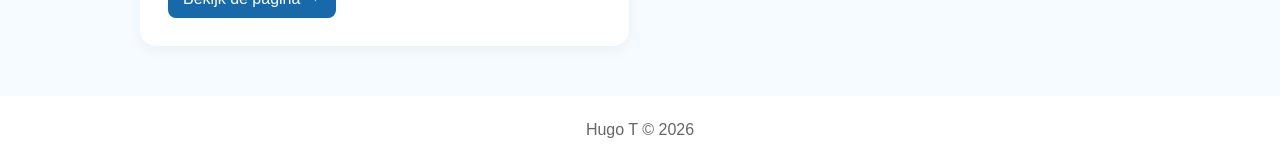
==== commit 8598b816: "commit" ====
--- a/index.html
+++ b/index.html
@@ -1,686 +1,697 @@
+```html
 <!DOCTYPE html>
-
 <html lang="nl">
 <head>
     <meta charset="UTF-8">
     <meta name="viewport" content="width=device-width, initial-scale=1.0">
     <title>Hugo T</title>
 
-<style>
-    /* Zorgt ervoor dat de afmetingen van elementen kloppen */
-    * {
-        box-sizing: border-box;
-        margin: 0;
-        padding: 0;
-    }
-
-    /* Zorgt voor soepel scrollen op de pagina */
-    html {
-        scroll-behavior: smooth;
-    }
-
-    /* Algemene opmaak van de website */
-    body {
-        font-family: Arial, sans-serif;
-        background: #dff3ff;
-        color: #222;
-    }
-
-    /* De bovenste balk van de website */
-    header {
-        min-height: 90px;
-        background: white;
-        display: flex;
-        align-items: center;
-        justify-content: space-between;
-        padding: 15px 35px;
-        gap: 20px;
-        border-bottom: 2px solid #ddd;
-        position: relative;
-        z-index: 10;
-    }
-
-    /* De naam van de website */
-    .logo {
-        font-size: 28px;
-        font-weight: bold;
-        white-space: nowrap;
-    }
-
-    /* WEER: het blokje met het weer in Leiden */
-    .weer {
-        background: #f3f8fc;
-        padding: 10px 14px;
-        border-radius: 12px;
-        min-width: 170px;
-        font-size: 13px;
-        box-shadow: 0 2px 8px #00000010;
-    }
-
-    /* De titel van het weerblokje */
-    .weer-titel {
-        font-weight: bold;
-        margin-bottom: 5px;
-    }
-
-    /* De informatie over het actuele weer */
-    #weerInfo {
-        color: #555;
-        line-height: 1.5;
-    }
-
-    /* ZOEKEN: de zoekbalk bovenaan */
-    .zoek-container {
-        display: flex;
-        align-items: center;
-        background: #f1f3f4;
-        border: 1px solid #ddd;
-        border-radius: 25px;
-        padding-left: 16px;
-        height: 45px;
-        width: min(350px, 35vw);
-    }
-
-    /* Verandert de zoekbalk als je erin klikt */
-    .zoek-container:focus-within {
-        background: white;
-        box-shadow: 0 2px 10px #00000018;
-    }
-
-    /* Het invoerveld waarin je een zoekopdracht typt */
-    .zoek-input {
-        width: 100%;
-        min-width: 0;
-        border: none;
-        outline: none;
-        background: transparent;
-        font-size: 16px;
-    }
-
-    /* De zoekknop met het vergrootglas */
-    .zoek-knop {
-        border: none;
-        background: transparent;
-        padding: 10px 14px;
-        cursor: pointer;
-        font-size: 19px;
-    }
-
-    /* DROPDOWNMENU: de container van het menu */
-    .dropdown {
-        position: relative;
-    }
-
-    /* De knop waarmee je het menu opent */
-    .menu-knop {
-        padding: 14px 20px;
-        border: none;
-        border-radius: 10px;
-        background: #e9e9e9;
-        font-size: 16px;
-        cursor: pointer;
-        white-space: nowrap;
-    }
-
-    /* Verandert de kleur als je over de menuknop gaat */
-    .menu-knop:hover {
-        background: #d8eaff;
-    }
-
-    /* Het pijltje naast de menuknop */
-    .pijltje {
-        display: inline-block;
-        transition: transform 0.2s;
-    }
-
-    /* Draait het pijltje als het menu open is */
-    .dropdown.open .pijltje {
-        transform: rotate(180deg);
-    }
-
-    /* De inhoud van het dropdownmenu is standaard verborgen */
-    .dropdown-inhoud {
-        display: none;
-        position: absolute;
-        right: 0;
-        top: calc(100% + 10px);
-        width: 230px;
-        background: white;
-        border-radius: 12px;
-        overflow: hidden;
-        box-shadow: 0 8px 25px #00000020;
-    }
-
-    /* Laat het menu zien wanneer het geopend is */
-    .dropdown.open .dropdown-inhoud {
-        display: block;
-    }
-
-    /* De links in het dropdownmenu */
-    .dropdown-inhoud a {
-        display: block;
-        padding: 15px;
-        text-decoration: none;
-        color: #222;
-        border-bottom: 1px solid #eee;
-    }
-
-    /* Verandert de achtergrond van een menu-item bij aanwijzen */
-    .dropdown-inhoud a:hover {
-        background: #eaf6ff;
-    }
-
-    /* WELKOM: het grote welkomgedeelte */
-    .hero {
-        min-height: 520px;
-        padding: 65px 30px;
-        background: linear-gradient(135deg, #b9e3ff, #e8f8ff);
-        display: flex;
-        flex-direction: column;
-        align-items: center;
-        text-align: center;
-    }
-
-    /* De grote titel Welkom */
-    .hero h1 {
-        font-size: 52px;
-        margin: 30px 0 12px;
-    }
-
-    /* De tekst onder de welkomsttitel */
-    .hero p {
-        font-size: 20px;
-        color: #444;
-    }
-
-    /* De afbeelding van de bergen */
-    .bergen {
-        width: min(600px, 100%);
-        height: 260px;
-        margin-top: 35px;
-        border-radius: 20px;
-        object-fit: cover;
-        box-shadow: 0 8px 25px #00000025;
-    }
-
-    /* ONDERWERPEN: het gedeelte met de onderwerpen */
-    .onderwerpen {
-        padding: 50px 25px;
-        background: #f5fbff;
-    }
-
-    /* De titel boven de onderwerpen */
-    .onderwerpen h2 {
-        text-align: center;
-        font-size: 32px;
-        margin-bottom: 12px;
-    }
-
-    /* De korte introductietekst */
-    .intro {
-        text-align: center;
-        color: #555;
-        margin-bottom: 30px;
-    }
-
-    /* Zet de onderwerpkaarten in twee kolommen */
-    .kaarten {
-        max-width: 1000px;
-        margin: auto;
-        display: grid;
-        grid-template-columns: repeat(2, minmax(0, 1fr));
-        gap: 22px;
-    }
-
-    /* De opmaak van iedere onderwerpkaart */
-    .kaart {
-        background: white;
-        padding: 28px;
-        border-radius: 16px;
-        box-shadow: 0 4px 15px #0000000c;
-    }
-
-    /* De titel van iedere onderwerpkaart */
-    .kaart h3 {
-        color: #175a83;
-        font-size: 22px;
-        margin-bottom: 10px;
-    }
-
-    /* De tekst in iedere onderwerpkaart */
-    .kaart p {
-        color: #444;
-        line-height: 1.7;
-    }
-
-    /* De knop waarmee je naar een onderwerp gaat */
-    .lees-meer {
-        display: inline-block;
-        margin-top: 16px;
-        background: #1769aa;
-        color: white;
-        padding: 10px 15px;
-        border-radius: 8px;
-        text-decoration: none;
-    }
-
-    /* Verandert de kleur van de knop als je erover gaat */
-    .lees-meer:hover {
-        background: #104d80;
-    }
-
-    /* INFO OVER MIJ: de container van het informatieblok */
-    .info-mij {
-        max-width: 1000px;
-        margin: 30px auto;
-        padding: 0 25px;
-    }
-
-    /* De knop waarmee je de informatie over mij opent */
-    .info-knop {
-        display: block;
-        width: 100%;
-        background: white;
-        color: #175a83;
-        border: none;
-        border-radius: 16px;
-        padding: 25px;
-        text-align: left;
-        font-size: 22px;
-        font-weight: bold;
-        cursor: pointer;
-        box-shadow: 0 4px 15px #0000000c;
-    }
-
-    /* Verandert de achtergrond als je over de infoknop gaat */
-    .info-knop:hover {
-        background: #f5fbff;
-    }
-
-    /* De informatie is standaard verborgen */
-    .info-inhoud {
-        display: none;
-        background: white;
-        padding: 25px;
-        margin-top: 10px;
-        border-radius: 16px;
-        box-shadow: 0 4px 15px #0000000c;
-        line-height: 1.8;
-    }
-
-    /* Toont de informatie wanneer het blok geopend is */
-    .info-inhoud.open {
-        display: block;
-    }
-
-    /* De onderste balk van de website */
-    footer {
-        text-align: center;
-        padding: 25px;
-        background: white;
-        color: #666;
-    }
-
-    /* MOBIELE TELEFOONS EN TABLETS: past de website aan kleinere schermen aan */
-    @media (max-width: 850px) {
+    <style>
+        /* Zorgt ervoor dat de afmetingen van elementen kloppen */
+        * {
+            box-sizing: border-box;
+            margin: 0;
+            padding: 0;
+        }
+
+        /* Zorgt voor soepel scrollen op de pagina */
+        html {
+            scroll-behavior: smooth;
+        }
+
+        /* Algemene opmaak van de website */
+        body {
+            font-family: Arial, sans-serif;
+            background: #dff3ff;
+            color: #222;
+        }
+
+        /* De bovenste balk van de website */
         header {
-            flex-wrap: wrap;
-            padding: 18px;
-        }
-
+            min-height: 90px;
+            background: white;
+            display: flex;
+            align-items: center;
+            justify-content: space-between;
+            padding: 15px 35px;
+            gap: 20px;
+            border-bottom: 2px solid #ddd;
+            position: relative;
+            z-index: 10;
+        }
+
+        /* De naam van de website */
         .logo {
-            flex: 1;
-        }
-
-        /* Zet het weerblokje op een andere plek */
+            font-size: 28px;
+            font-weight: bold;
+            white-space: nowrap;
+        }
+
+        /* WEER: het blokje met het weer in Leiden */
         .weer {
-            order: 3;
-        }
-
-        /* Laat de zoekbalk de volledige breedte gebruiken */
+            background: #f3f8fc;
+            padding: 10px 14px;
+            border-radius: 12px;
+            min-width: 170px;
+            font-size: 13px;
+            box-shadow: 0 2px 8px #00000010;
+        }
+
+        /* De titel van het weerblokje */
+        .weer-titel {
+            font-weight: bold;
+            margin-bottom: 5px;
+        }
+
+        /* De informatie over het actuele weer */
+        #weerInfo {
+            color: #555;
+            line-height: 1.5;
+        }
+
+        /* ZOEKEN: de zoekbalk bovenaan */
         .zoek-container {
-            order: 4;
+            display: flex;
+            align-items: center;
+            background: #f1f3f4;
+            border: 1px solid #ddd;
+            border-radius: 25px;
+            padding-left: 16px;
+            height: 45px;
+            width: min(350px, 35vw);
+        }
+
+        /* Verandert de zoekbalk als je erin klikt */
+        .zoek-container:focus-within {
+            background: white;
+            box-shadow: 0 2px 10px #00000018;
+        }
+
+        /* Het invoerveld waarin je een zoekopdracht typt */
+        .zoek-input {
             width: 100%;
-            flex-basis: 100%;
-        }
-
+            min-width: 0;
+            border: none;
+            outline: none;
+            background: transparent;
+            font-size: 16px;
+        }
+
+        /* De zoekknop met het vergrootglas */
+        .zoek-knop {
+            border: none;
+            background: transparent;
+            padding: 10px 14px;
+            cursor: pointer;
+            font-size: 19px;
+        }
+
+        /* DROPDOWNMENU: de container van het menu */
         .dropdown {
-            order: 2;
-        }
-
-        /* Maakt de welkomsttitel kleiner */
+            position: relative;
+        }
+
+        /* De knop waarmee je het menu opent */
+        .menu-knop {
+            padding: 14px 20px;
+            border: none;
+            border-radius: 10px;
+            background: #e9e9e9;
+            font-size: 16px;
+            cursor: pointer;
+            white-space: nowrap;
+        }
+
+        /* Verandert de kleur als je over de menuknop gaat */
+        .menu-knop:hover {
+            background: #d8eaff;
+        }
+
+        /* Het pijltje naast de menuknop */
+        .pijltje {
+            display: inline-block;
+            transition: transform 0.2s;
+        }
+
+        /* Draait het pijltje als het menu open is */
+        .dropdown.open .pijltje {
+            transform: rotate(180deg);
+        }
+
+        /* De inhoud van het dropdownmenu is standaard verborgen */
+        .dropdown-inhoud {
+            display: none;
+            position: absolute;
+            right: 0;
+            top: calc(100% + 10px);
+            width: 230px;
+            background: white;
+            border-radius: 12px;
+            overflow: hidden;
+            box-shadow: 0 8px 25px #00000020;
+        }
+
+        /* Laat het menu zien wanneer het geopend is */
+        .dropdown.open .dropdown-inhoud {
+            display: block;
+        }
+
+        /* De links in het dropdownmenu */
+        .dropdown-inhoud a {
+            display: block;
+            padding: 15px;
+            text-decoration: none;
+            color: #222;
+            border-bottom: 1px solid #eee;
+        }
+
+        /* Verandert de achtergrond van een menu-item bij aanwijzen */
+        .dropdown-inhoud a:hover {
+            background: #eaf6ff;
+        }
+
+        /* WELKOM: het grote welkomgedeelte */
+        .hero {
+            min-height: 520px;
+            padding: 65px 30px;
+            background: linear-gradient(135deg, #b9e3ff, #e8f8ff);
+            display: flex;
+            flex-direction: column;
+            align-items: center;
+            text-align: center;
+        }
+
+        /* De grote titel Welkom */
         .hero h1 {
-            font-size: 40px;
-        }
-
-        /* Zet de onderwerpkaarten onder elkaar */
+            font-size: 52px;
+            margin: 30px 0 12px;
+        }
+
+        /* De tekst onder de welkomsttitel */
+        .hero p {
+            font-size: 20px;
+            color: #444;
+        }
+
+        /* De afbeelding van de bergen */
+        .bergen {
+            width: min(600px, 100%);
+            height: 260px;
+            margin-top: 35px;
+            border-radius: 20px;
+            object-fit: cover;
+            box-shadow: 0 8px 25px #00000025;
+        }
+
+        /* ONDERWERPEN: het gedeelte met de onderwerpen */
+        .onderwerpen {
+            padding: 50px 25px;
+            background: #f5fbff;
+        }
+
+        /* De titel boven de onderwerpen */
+        .onderwerpen h2 {
+            text-align: center;
+            font-size: 32px;
+            margin-bottom: 12px;
+        }
+
+        /* De korte introductietekst */
+        .intro {
+            text-align: center;
+            color: #555;
+            margin-bottom: 30px;
+        }
+
+        /* Zet de onderwerpkaarten in twee kolommen */
         .kaarten {
-            grid-template-columns: 1fr;
-        }
-    }
-
-    /* Extra aanpassingen voor kleine telefoons */
-    @media (max-width: 450px) {
-        .logo {
-            font-size: 23px;
-        }
-
-        .menu-knop {
-            padding: 12px;
-        }
-
-        .hero {
-            padding: 40px 18px;
-        }
-
-        .hero h1 {
-            font-size: 35px;
-        }
-
-        /* Maakt de bergenafbeelding lager */
-        .bergen {
-            height: 210px;
-        }
-    }
-</style>
-
+            max-width: 1000px;
+            margin: auto;
+            display: grid;
+            grid-template-columns: repeat(2, minmax(0, 1fr));
+            gap: 22px;
+        }
+
+        /* De opmaak van iedere onderwerpkaart */
+        .kaart {
+            background: white;
+            padding: 28px;
+            border-radius: 16px;
+            box-shadow: 0 4px 15px #0000000c;
+        }
+
+        /* De titel van iedere onderwerpkaart */
+        .kaart h3 {
+            color: #175a83;
+            font-size: 22px;
+            margin-bottom: 10px;
+        }
+
+        /* De tekst in iedere onderwerpkaart */
+        .kaart p {
+            color: #444;
+            line-height: 1.7;
+        }
+
+        /* De knop waarmee je naar een onderwerp gaat */
+        .lees-meer {
+            display: inline-block;
+            margin-top: 16px;
+            background: #1769aa;
+            color: white;
+            padding: 10px 15px;
+            border-radius: 8px;
+            text-decoration: none;
+        }
+
+        /* Verandert de kleur van de knop als je erover gaat */
+        .lees-meer:hover {
+            background: #104d80;
+        }
+
+        /* INFO OVER MIJ: de container van het informatieblok */
+        .info-mij {
+            max-width: 1000px;
+            margin: 30px auto;
+            padding: 0 25px;
+        }
+
+        /* De knop waarmee je de informatie over mij opent */
+        .info-knop {
+            display: block;
+            width: 100%;
+            background: white;
+            color: #175a83;
+            border: none;
+            border-radius: 16px;
+            padding: 25px;
+            text-align: left;
+            font-size: 22px;
+            font-weight: bold;
+            cursor: pointer;
+            box-shadow: 0 4px 15px #0000000c;
+        }
+
+        /* Verandert de achtergrond als je over de infoknop gaat */
+        .info-knop:hover {
+            background: #f5fbff;
+        }
+
+        /* De informatie is standaard verborgen */
+        .info-inhoud {
+            display: none;
+            background: white;
+            padding: 25px;
+            margin-top: 10px;
+            border-radius: 16px;
+            box-shadow: 0 4px 15px #0000000c;
+            line-height: 1.8;
+        }
+
+        /* Toont de informatie wanneer het blok geopend is */
+        .info-inhoud.open {
+            display: block;
+        }
+
+        /* De onderste balk van de website */
+        footer {
+            text-align: center;
+            padding: 25px;
+            background: white;
+            color: #666;
+        }
+
+        /* MOBIELE TELEFOONS EN TABLETS: past de website aan kleinere schermen aan */
+        @media (max-width: 850px) {
+            header {
+                flex-wrap: wrap;
+                padding: 18px;
+            }
+
+            .logo {
+                flex: 1;
+            }
+
+            /* Zet het weerblokje op een andere plek */
+            .weer {
+                order: 3;
+            }
+
+            /* Laat de zoekbalk de volledige breedte gebruiken */
+            .zoek-container {
+                order: 4;
+                width: 100%;
+                flex-basis: 100%;
+            }
+
+            .dropdown {
+                order: 2;
+            }
+
+            /* Maakt de welkomsttitel kleiner */
+            .hero h1 {
+                font-size: 40px;
+            }
+
+            /* Zet de onderwerpkaarten onder elkaar */
+            .kaarten {
+                grid-template-columns: 1fr;
+            }
+        }
+
+        /* Extra aanpassingen voor kleine telefoons */
+        @media (max-width: 450px) {
+            .logo {
+                font-size: 23px;
+            }
+
+            .menu-knop {
+                padding: 12px;
+            }
+
+            .hero {
+                padding: 40px 18px;
+            }
+
+            .hero h1 {
+                font-size: 35px;
+            }
+
+            /* Maakt de bergenafbeelding lager */
+            .bergen {
+                height: 210px;
+            }
+        }
+    </style>
 </head>
 
 <body>
 
-<!-- HEADER: bovenste balk met naam, weer, zoekbalk en menu -->
-
-<header>
-    <div class="logo">Hugo T</div>
-
-<!-- Toont het actuele weer in Leiden -->
-<div class="weer">
-    <div class="weer-titel">🌤️ Weer in Leiden</div>
-    <div id="weerInfo">Weer laden...</div>
-</div>
-
-<!-- Zoekformulier dat Google opent met de zoekopdracht -->
-<form class="zoek-container" onsubmit="zoekGoogle(event)">
-    <input
-        class="zoek-input"
-        id="zoekInput"
-        type="text"
-        placeholder="Zoeken op Google..."
-        aria-label="Zoeken op Google"
-    >
-
-    <button class="zoek-knop" type="submit" aria-label="Zoeken">
-        🔍
-    </button>
-</form>
-
-<!-- Dropdownmenu met links naar de verschillende pagina's -->
-<div class="dropdown" id="dropdown">
-    <button
-        class="menu-knop"
-        id="menuKnop"
-        type="button"
-        aria-expanded="false"
-        aria-controls="dropdownInhoud"
-        onclick="toggleMenu()"
-    >
-        MENU ☰ <span class="pijltje">⌄</span>
-    </button>
-
-    <nav class="dropdown-inhoud" id="dropdownInhoud">
-        <a href="kleurmodellen.html">Kleurmodellen</a>
-        <a href="compressie.html">Compressie</a>
-        <a href="binair.html">Binair stelsel</a>
-        <a href="AI.html">AI</a>
-    </nav>
-</div>
-
-</header>
-
-<!-- MAIN: het belangrijkste gedeelte van de website -->
-
-<main>
-    <!-- Welkomstgedeelte met titel, tekst en afbeelding -->
-    <section class="hero">
-        <h1>Welkom</h1>
-        <p>Welkom op mijn persoonlijke website!</p>
-
-    <img
-        class="bergen"
-        src="https://images.unsplash.com/photo-1464822759023-fed622ff2c3b?auto=format&fit=crop&w=1200&q=80"
-        alt="Mooie bergen in de natuur"
-    >
-</section>
-
-<!-- INFO OVER MIJ: een uitklapbaar blok met persoonlijke informatie -->
-<section class="info-mij">
-    <button
-        class="info-knop"
-        type="button"
-        onclick="toggleInfo()"
-        aria-expanded="false"
-        aria-controls="infoInhoud"
-        id="infoKnop"
-    >
-        👋 Info over mij <span id="infoPijltje">＋</span>
-    </button>
-
-    <!-- Deze inhoud verschijnt wanneer je op de knop klikt -->
-    <div class="info-inhoud" id="infoInhoud">
-        <h2>Over mij</h2>
-        <p>Ik zit op tennis en vind het leuk om te sporten.</p>
-        <p>In mijn vrije tijd vind ik gamen soms leuk.</p>
-        <p>Ik spreek ook graag af met mijn vrienden.</p>
-    </div>
-</section>
-
-<!-- ONDERWERPEN: kaarten met links naar andere pagina's -->
-<section class="onderwerpen">
-    <h2>Mijn onderwerpen</h2>
-
-    <p class="intro">
-        Ontdek hier meer over verschillende onderwerpen.
-    </p>
-
-    <div class="kaarten">
-        <!-- Kaart voor kleurmodellen -->
-        <article class="kaart">
-            <h3>Kleurmodellen</h3>
-            <p>
-                Leer hoe RGB en CMYK werken en hoe computers
-                verschillende kleuren maken.
+    <!-- HEADER: bovenste balk met naam, weer, zoekbalk en menu -->
+
+    <header>
+        <div class="logo">Hugo T</div>
+
+        <!-- Toont het actuele weer in Leiden -->
+        <div class="weer">
+            <div class="weer-titel">🌤️ Weer in Leiden</div>
+            <div id="weerInfo">Weer laden...</div>
+        </div>
+
+        <!-- Zoekformulier dat Google opent met de zoekopdracht -->
+        <form class="zoek-container" onsubmit="zoekGoogle(event)">
+            <input
+                class="zoek-input"
+                id="zoekInput"
+                type="text"
+                placeholder="Zoeken op Google..."
+                aria-label="Zoeken op Google"
+            >
+
+            <button class="zoek-knop" type="submit" aria-label="Zoeken">
+                🔍
+            </button>
+        </form>
+
+        <!-- Dropdownmenu met links naar de verschillende pagina's -->
+        <div class="dropdown" id="dropdown">
+            <button
+                class="menu-knop"
+                id="menuKnop"
+                type="button"
+                aria-expanded="false"
+                aria-controls="dropdownInhoud"
+                onclick="toggleMenu()"
+            >
+                MENU ☰ <span class="pijltje">⌄</span>
+            </button>
+
+            <nav class="dropdown-inhoud" id="dropdownInhoud">
+                <a href="kleurmodellen.html">Kleurmodellen</a>
+                <a href="compressie.html">Compressie</a>
+                <a href="binair.html">Binair stelsel</a>
+                <a href="AI.html">AI</a>
+                <a href="invoer.html">Invoer en uitvoer</a>
+            </nav>
+        </div>
+    </header>
+
+    <!-- MAIN: het belangrijkste gedeelte van de website -->
+
+    <main>
+        <!-- Welkomstgedeelte met titel, tekst en afbeelding -->
+        <section class="hero">
+            <h1>Welkom</h1>
+            <p>Welkom op mijn persoonlijke website!</p>
+
+            <img
+                class="bergen"
+                src="https://images.unsplash.com/photo-1464822759023-fed622ff2c3b?auto=format&fit=crop&w=1200&q=80"
+                alt="Mooie bergen in de natuur"
+            >
+        </section>
+
+        <!-- INFO OVER MIJ: een uitklapbaar blok met persoonlijke informatie -->
+        <section class="info-mij">
+            <button
+                class="info-knop"
+                type="button"
+                onclick="toggleInfo()"
+                aria-expanded="false"
+                aria-controls="infoInhoud"
+                id="infoKnop"
+            >
+                👋 Info over mij <span id="infoPijltje">＋</span>
+            </button>
+
+            <!-- Deze inhoud verschijnt wanneer je op de knop klikt -->
+            <div class="info-inhoud" id="infoInhoud">
+                <h2>Over mij</h2>
+                <p>Ik zit op tennis en vind het leuk om te sporten.</p>
+                <p>In mijn vrije tijd vind ik gamen soms leuk.</p>
+                <p>Ik spreek ook graag af met mijn vrienden.</p>
+            </div>
+        </section>
+
+        <!-- ONDERWERPEN: kaarten met links naar andere pagina's -->
+        <section class="onderwerpen">
+            <h2>Mijn onderwerpen</h2>
+
+            <p class="intro">
+                Ontdek hier meer over verschillende onderwerpen.
             </p>
-            <a class="lees-meer" href="kleurmodellen.html">
-                Bekijk de pagina →
-            </a>
-        </article>
-
-        <!-- Kaart voor compressie -->
-        <article class="kaart">
-            <h3>Compressie</h3>
-            <p>
-                Ontdek hoe bestanden kleiner worden en wat het
-                verschil is tussen bitmap- en vectorafbeeldingen
-                en verschillende soorten compressie.
-            </p>
-            <a class="lees-meer" href="compressie.html">
-                Bekijk de pagina →
-            </a>
-        </article>
-
-        <!-- Kaart voor het binaire stelsel -->
-        <article class="kaart">
-            <h3>Binair stelsel</h3>
-            <p>
-                Leer hoe computers met nullen en enen werken
-                en hoe informatie digitaal wordt opgeslagen.
-            </p>
-            <a class="lees-meer" href="binair.html">
-                Bekijk de pagina →
-            </a>
-        </article>
-
-        <!-- Kaart voor kunstmatige intelligentie -->
-        <article class="kaart">
-            <h3>Kunstmatige intelligentie</h3>
-            <p>
-                Ontdek wat AI is en hoe computers teksten,
-                afbeeldingen en antwoorden kunnen maken.
-            </p>
-            <a class="lees-meer" href="AI.html">
-                Bekijk de pagina →
-            </a>
-        </article>
-    </div>
-</section>
-
-</main>
-
-<!-- FOOTER: de onderste balk met de copyrighttekst -->
-
-<footer>
-    Hugo T © 2026
-</footer>
-
-<script>
-    // Opent of sluit het dropdownmenu
-    function toggleMenu() {
-        const dropdown = document.getElementById("dropdown");
-        const knop = document.getElementById("menuKnop");
-
-        // Verandert de open-status van het menu
-        const geopend = dropdown.classList.toggle("open");
-        knop.setAttribute("aria-expanded", geopend);
-    }
-
-    // Sluit het dropdownmenu
-    function sluitMenu() {
-        const dropdown = document.getElementById("dropdown");
-        const knop = document.getElementById("menuKnop");
-
-        dropdown.classList.remove("open");
-        knop.setAttribute("aria-expanded", "false");
-    }
-
-    // Sluit het menu als je buiten het menu klikt
-    document.addEventListener("click", function(event) {
-        const dropdown = document.getElementById("dropdown");
-
-        if (!dropdown.contains(event.target)) {
-            sluitMenu();
-        }
-    });
-
-    // Sluit het menu als je op Escape drukt
-    document.addEventListener("keydown", function(event) {
-        if (event.key === "Escape") {
-            sluitMenu();
-        }
-    });
-
-    // Opent of sluit de informatie over mij
-    function toggleInfo() {
-        const inhoud = document.getElementById("infoInhoud");
-        const knop = document.getElementById("infoKnop");
-        const pijltje = document.getElementById("infoPijltje");
-
-        // Controleert of de informatie geopend of gesloten is
-        const geopend = inhoud.classList.toggle("open");
-
-        // Past de toegankelijkheidsstatus en het pijltje aan
-        knop.setAttribute("aria-expanded", geopend);
-        pijltje.textContent = geopend ? "－" : "＋";
-    }
-
-    // Zoekt de ingevulde tekst op Google
-    function zoekGoogle(event) {
-        // Voorkomt dat het formulier de pagina opnieuw laadt
-        event.preventDefault();
-
-        // Haalt de zoekopdracht op en verwijdert spaties aan het begin en einde
-        const zoekopdracht =
-            document.getElementById("zoekInput").value.trim();
-
-        // Opent Google alleen als er tekst is ingevuld
-        if (zoekopdracht) {
-            window.open(
-                "https://www.google.com/search?q=" +
-                encodeURIComponent(zoekopdracht),
-                "_blank",
-                "noopener,noreferrer"
-            );
-        }
-    }
-
-    // Haalt het actuele weer op via de Open-Meteo API
-    async function laadWeer() {
-        // De locatiegegevens en gewenste weersinformatie
-        const url =
-            "https://api.open-meteo.com/v1/forecast" +
-            "?latitude=52.1601&longitude=4.4970" +
-            "&current=temperature_2m,weather_code,wind_speed_10m" +
-            "&timezone=Europe%2FAmsterdam";
-
-        try {
-            // Vraagt de weergegevens op
-            const response = await fetch(url);
-
-            // Geeft een fout als de gegevens niet beschikbaar zijn
-            if (!response.ok) {
-                throw new Error("Weer niet beschikbaar");
-            }
-
-            // Zet de ontvangen gegevens om naar JSON
-            const data = await response.json();
-            const weer = data.current;
-            const code = weer.weather_code;
-
-            // Standaardwaarden voor de weersomschrijving en het icoon
-            let omschrijving = "Wisselend weer";
-            let emoji = "🌤️";
-
-            // Kiest de juiste omschrijving en emoji op basis van de weercode
-            if (code === 0) {
-                omschrijving = "Onbewolkt";
-                emoji = "☀️";
-            } else if (code <= 3) {
-                omschrijving = "Bewolkt";
-                emoji = "🌤️";
-            } else if (code <= 48) {
-                omschrijving = "Mistig";
-                emoji = "🌫️";
-            } else if (code <= 67) {
-                omschrijving = "Regen";
-                emoji = "🌧️";
-            } else if (code <= 77) {
-                omschrijving = "Sneeuw";
-                emoji = "❄️";
-            } else if (code <= 82) {
-                omschrijving = "Regenbuien";
-                emoji = "🌦️";
-            } else if (code <= 99) {
-                omschrijving = "Onweer";
-                emoji = "⛈️";
-            }
-
-            // Toont de temperatuur, weersomschrijving en windsnelheid
-            document.getElementById("weerInfo").textContent =
-                `${emoji} ${Math.round(weer.temperature_2m)}°C · ` +
-                `${omschrijving} · Wind ${Math.round(weer.wind_speed_10m)} km/u`;
-
-        } catch (error) {
-            // Toont een melding als het ophalen van het weer mislukt
-            document.getElementById("weerInfo").textContent =
-                "Weer tijdelijk niet beschikbaar";
-        }
-    }
-
-    // Laadt het weer zodra de pagina wordt geopend
-    laadWeer();
-
-    // Vernieuwt de weergegevens iedere 10 minuten
-    setInterval(laadWeer, 600000);
-</script>
+
+            <div class="kaarten">
+                <!-- Kaart voor kleurmodellen -->
+                <article class="kaart">
+                    <h3>Kleurmodellen</h3>
+                    <p>
+                        Leer hoe RGB en CMYK werken en hoe computers
+                        verschillende kleuren maken.
+                    </p>
+                    <a class="lees-meer" href="kleurmodellen.html">
+                        Bekijk de pagina →
+                    </a>
+                </article>
+
+                <!-- Kaart voor compressie -->
+                <article class="kaart">
+                    <h3>Compressie</h3>
+                    <p>
+                        Ontdek hoe bestanden kleiner worden en wat het
+                        verschil is tussen bitmap- en vectorafbeeldingen
+                        en verschillende soorten compressie.
+                    </p>
+                    <a class="lees-meer" href="compressie.html">
+                        Bekijk de pagina →
+                    </a>
+                </article>
+
+                <!-- Kaart voor het binaire stelsel -->
+                <article class="kaart">
+                    <h3>Binair stelsel</h3>
+                    <p>
+                        Leer hoe computers met nullen en enen werken
+                        en hoe informatie digitaal wordt opgeslagen.
+                    </p>
+                    <a class="lees-meer" href="binair.html">
+                        Bekijk de pagina →
+                    </a>
+                </article>
+
+                <!-- Kaart voor kunstmatige intelligentie -->
+                <article class="kaart">
+                    <h3>Kunstmatige intelligentie</h3>
+                    <p>
+                        Ontdek wat AI is en hoe computers teksten,
+                        afbeeldingen en antwoorden kunnen maken.
+                    </p>
+                    <a class="lees-meer" href="AI.html">
+                        Bekijk de pagina →
+                    </a>
+                </article>
+
+                <!-- Nieuwe kaart voor invoer en uitvoer -->
+                <article class="kaart">
+                    <h3>Invoer en uitvoer</h3>
+                    <p>
+                        Leer hoe computers gegevens invoeren, verwerken
+                        en uitvoeren. Ontdek voorbeelden zoals een
+                        toetsenbord, processor en beeldscherm.
+                    </p>
+                    <a class="lees-meer" href="invoer.html">
+                        Bekijk de pagina →
+                    </a>
+                </article>
+            </div>
+        </section>
+    </main>
+
+    <!-- FOOTER: de onderste balk met de copyrighttekst -->
+
+    <footer>
+        Hugo T © 2026
+    </footer>
+
+    <script>
+        // Opent of sluit het dropdownmenu
+        function toggleMenu() {
+            const dropdown = document.getElementById("dropdown");
+            const knop = document.getElementById("menuKnop");
+
+            // Verandert de open-status van het menu
+            const geopend = dropdown.classList.toggle("open");
+            knop.setAttribute("aria-expanded", geopend);
+        }
+
+        // Sluit het dropdownmenu
+        function sluitMenu() {
+            const dropdown = document.getElementById("dropdown");
+            const knop = document.getElementById("menuKnop");
+
+            dropdown.classList.remove("open");
+            knop.setAttribute("aria-expanded", "false");
+        }
+
+        // Sluit het menu als je buiten het menu klikt
+        document.addEventListener("click", function(event) {
+            const dropdown = document.getElementById("dropdown");
+
+            if (!dropdown.contains(event.target)) {
+                sluitMenu();
+            }
+        });
+
+        // Sluit het menu als je op Escape drukt
+        document.addEventListener("keydown", function(event) {
+            if (event.key === "Escape") {
+                sluitMenu();
+            }
+        });
+
+        // Opent of sluit de informatie over mij
+        function toggleInfo() {
+            const inhoud = document.getElementById("infoInhoud");
+            const knop = document.getElementById("infoKnop");
+            const pijltje = document.getElementById("infoPijltje");
+
+            // Controleert of de informatie geopend of gesloten is
+            const geopend = inhoud.classList.toggle("open");
+
+            // Past de toegankelijkheidsstatus en het pijltje aan
+            knop.setAttribute("aria-expanded", geopend);
+            pijltje.textContent = geopend ? "－" : "＋";
+        }
+
+        // Zoekt de ingevulde tekst op Google
+        function zoekGoogle(event) {
+            // Voorkomt dat het formulier de pagina opnieuw laadt
+            event.preventDefault();
+
+            // Haalt de zoekopdracht op en verwijdert spaties aan het begin en einde
+            const zoekopdracht =
+                document.getElementById("zoekInput").value.trim();
+
+            // Opent Google alleen als er tekst is ingevuld
+            if (zoekopdracht) {
+                window.open(
+                    "https://www.google.com/search?q=" +
+                    encodeURIComponent(zoekopdracht),
+                    "_blank",
+                    "noopener,noreferrer"
+                );
+            }
+        }
+
+        // Haalt het actuele weer op via de Open-Meteo API
+        async function laadWeer() {
+            // De locatiegegevens en gewenste weersinformatie
+            const url =
+                "https://api.open-meteo.com/v1/forecast" +
+                "?latitude=52.1601&longitude=4.4970" +
+                "&current=temperature_2m,weather_code,wind_speed_10m" +
+                "&timezone=Europe%2FAmsterdam";
+
+            try {
+                // Vraagt de weergegevens op
+                const response = await fetch(url);
+
+                // Geeft een fout als de gegevens niet beschikbaar zijn
+                if (!response.ok) {
+                    throw new Error("Weer niet beschikbaar");
+                }
+
+                // Zet de ontvangen gegevens om naar JSON
+                const data = await response.json();
+                const weer = data.current;
+                const code = weer.weather_code;
+
+                // Standaardwaarden voor de weersomschrijving en het icoon
+                let omschrijving = "Wisselend weer";
+                let emoji = "🌤️";
+
+                // Kiest de juiste omschrijving en emoji op basis van de weercode
+                if (code === 0) {
+                    omschrijving = "Onbewolkt";
+                    emoji = "☀️";
+                } else if (code <= 3) {
+                    omschrijving = "Bewolkt";
+                    emoji = "🌤️";
+                } else if (code <= 48) {
+                    omschrijving = "Mistig";
+                    emoji = "🌫️";
+                } else if (code <= 67) {
+                    omschrijving = "Regen";
+                    emoji = "🌧️";
+                } else if (code <= 77) {
+                    omschrijving = "Sneeuw";
+                    emoji = "❄️";
+                } else if (code <= 82) {
+                    omschrijving = "Regenbuien";
+                    emoji = "🌦️";
+                } else if (code <= 99) {
+                    omschrijving = "Onweer";
+                    emoji = "⛈️";
+                }
+
+                // Toont de temperatuur, weersomschrijving en windsnelheid
+                document.getElementById("weerInfo").textContent =
+                    `${emoji} ${Math.round(weer.temperature_2m)}°C · ` +
+                    `${omschrijving} · Wind ${Math.round(weer.wind_speed_10m)} km/u`;
+
+            } catch (error) {
+                // Toont een melding als het ophalen van het weer mislukt
+                document.getElementById("weerInfo").textContent =
+                    "Weer tijdelijk niet beschikbaar";
+            }
+        }
+
+        // Laadt het weer zodra de pagina wordt geopend
+        laadWeer();
+
+        // Vernieuwt de weergegevens iedere 10 minuten
+        setInterval(laadWeer, 600000);
+    </script>
 
 </body>
-</html>
+</html>
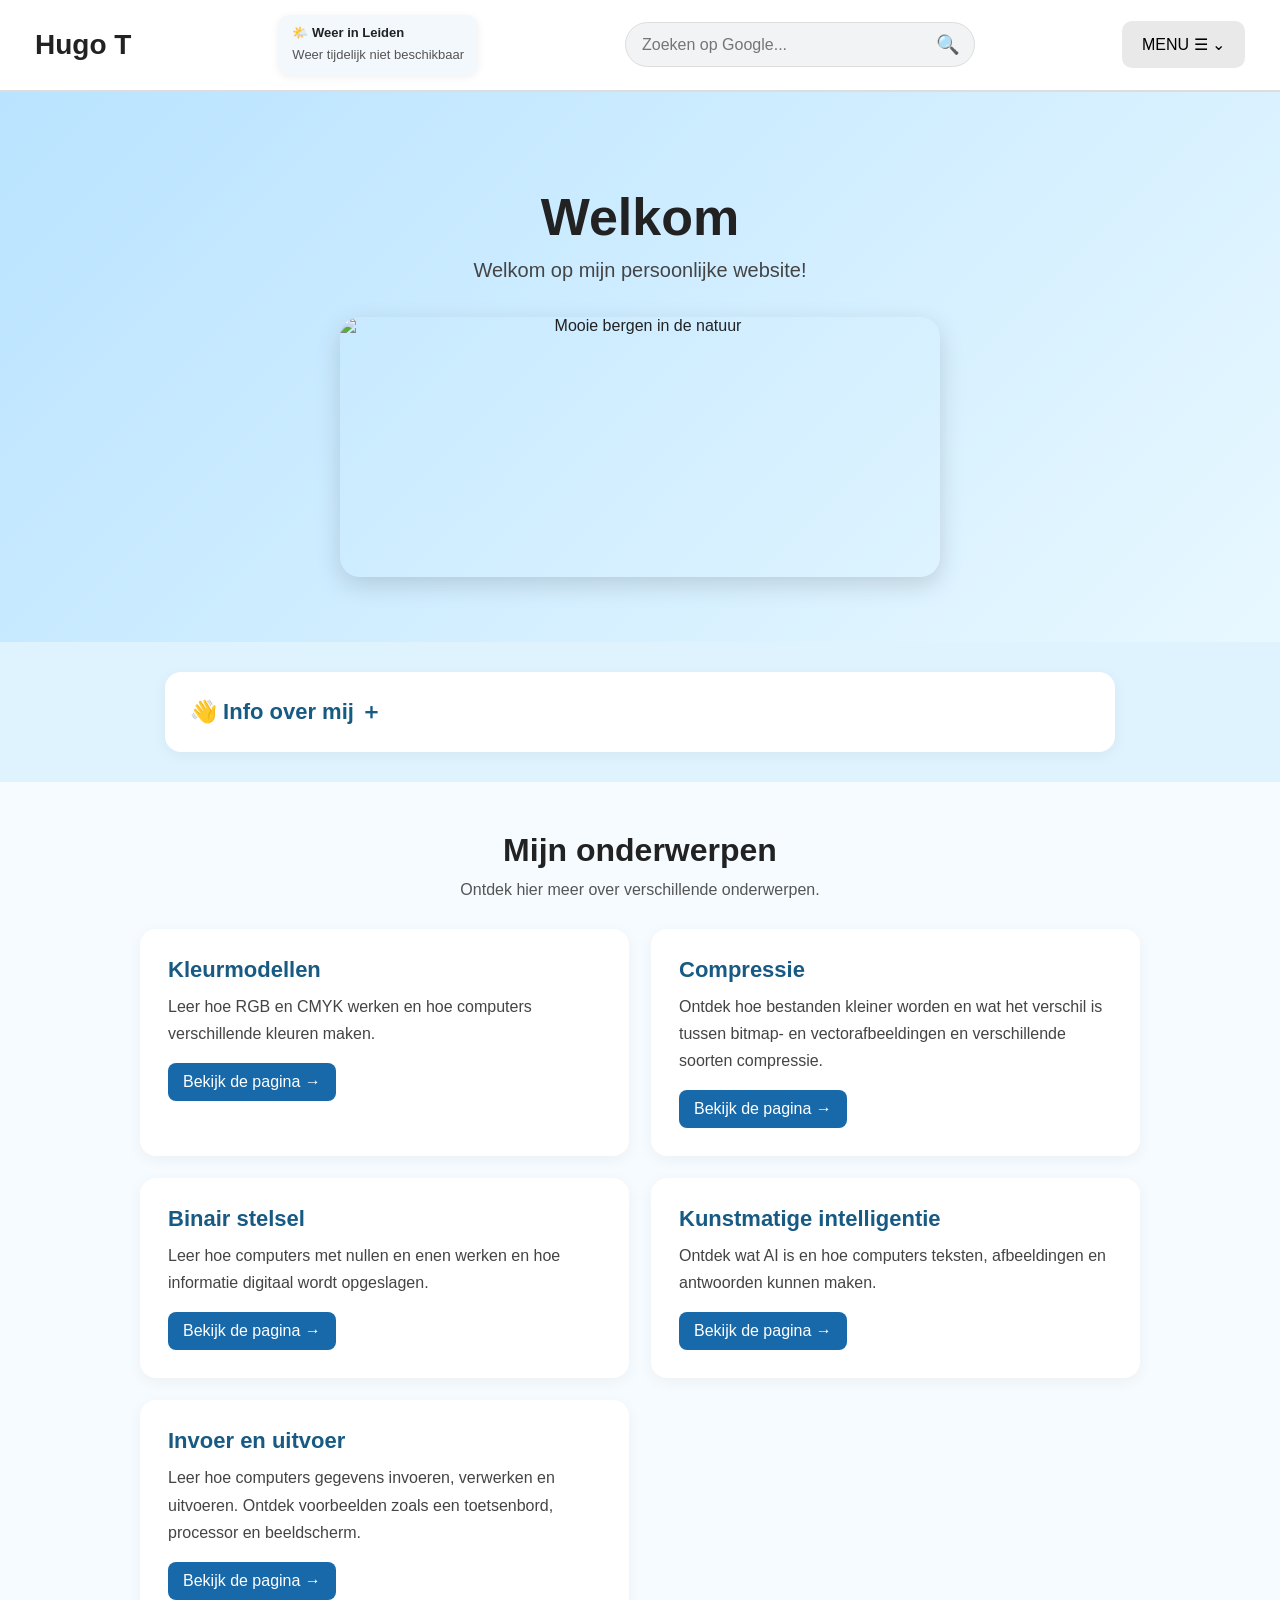
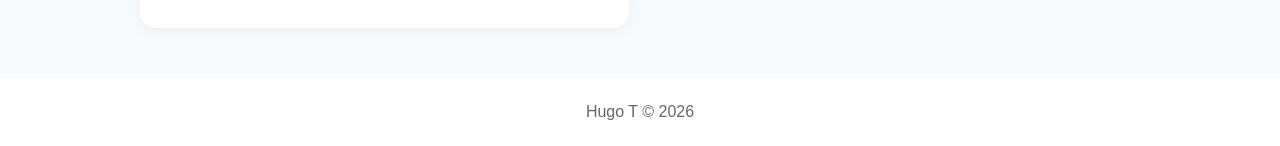
==== commit a17f2d6e: "commit" ====
--- a/index.html
+++ b/index.html
@@ -1,4 +1,3 @@
-```html
 <!DOCTYPE html>
 <html lang="nl">
 <head>
